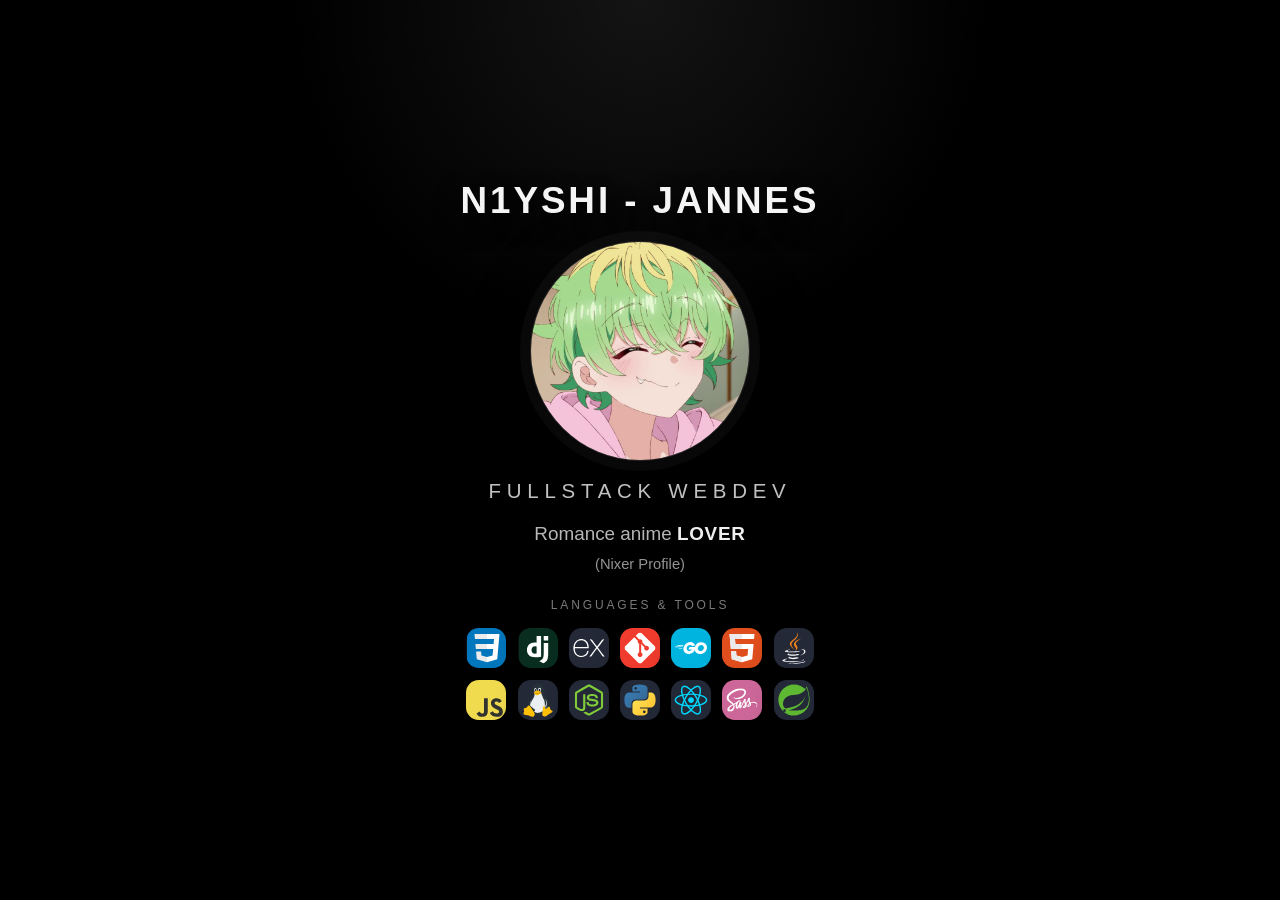
==== index.html @ 42c4d510 "Add files via upload" ====
<!DOCTYPE html>
<html lang="de">
<head>
  <meta charset="UTF-8">
  <meta name="viewport" content="width=device-width, initial-scale=1.0">
  <title>Profil</title>
  <link rel="stylesheet" href="./styles.css">
</head>
<body>
  <main class="page">
    <h1 class="page-title">N1yshi - Jannes</h1>
    <img class="welcome-image" src="./assets/pfp.jpg" alt="Profilbild">
    <section class="about" aria-label="Profilinformationen">
      <p class="role">Fullstack Webdev</p>
      <div class="about-copy">
        <p class="about-line">Romance anime <strong>LOVER</strong></p>
        <a class="nixer-link" href="https://nixer.n1yshi.dev/profile/view/Jannes">(Nixer Profile)</a>
      </div>
      <div class="tools" aria-label="Languages and tools">
        <p class="tools-title">Languages &amp; Tools</p>
        <div class="tool-grid">
          <a class="tool-link" href="https://developer.mozilla.org/en-US/docs/Web/CSS" target="_blank" rel="noreferrer">
            <img class="tool-icon" src="./assets/tool-icons/css3.png" alt="CSS3">
          </a>
          <a class="tool-link" href="https://www.djangoproject.com/" target="_blank" rel="noreferrer">
            <img class="tool-icon" src="./assets/tool-icons/django.png" alt="Django">
          </a>
          <a class="tool-link" href="https://expressjs.com/" target="_blank" rel="noreferrer">
            <img class="tool-icon" src="./assets/tool-icons/express.png" alt="Express">
          </a>
          <a class="tool-link" href="https://git-scm.com/" target="_blank" rel="noreferrer">
            <img class="tool-icon" src="./assets/tool-icons/git.png" alt="Git">
          </a>
          <a class="tool-link" href="https://go.dev/" target="_blank" rel="noreferrer">
            <img class="tool-icon" src="./assets/tool-icons/go.png" alt="Go">
          </a>
          <a class="tool-link" href="https://developer.mozilla.org/en-US/docs/Web/HTML" target="_blank" rel="noreferrer">
            <img class="tool-icon" src="./assets/tool-icons/html5.png" alt="HTML5">
          </a>
          <a class="tool-link" href="https://www.java.com/" target="_blank" rel="noreferrer">
            <img class="tool-icon" src="./assets/tool-icons/java.png" alt="Java">
          </a>
          <a class="tool-link" href="https://developer.mozilla.org/en-US/docs/Web/JavaScript" target="_blank" rel="noreferrer">
            <img class="tool-icon" src="./assets/tool-icons/javascript.png" alt="JavaScript">
          </a>
          <a class="tool-link" href="https://www.kernel.org/" target="_blank" rel="noreferrer">
            <img class="tool-icon" src="./assets/tool-icons/linux.png" alt="Linux">
          </a>
          <a class="tool-link" href="https://nodejs.org/" target="_blank" rel="noreferrer">
            <img class="tool-icon" src="./assets/tool-icons/nodejs.png" alt="Node.js">
          </a>
          <a class="tool-link" href="https://www.python.org/" target="_blank" rel="noreferrer">
            <img class="tool-icon" src="./assets/tool-icons/python.png" alt="Python">
          </a>
          <a class="tool-link" href="https://react.dev/" target="_blank" rel="noreferrer">
            <img class="tool-icon" src="./assets/tool-icons/react.png" alt="React">
          </a>
          <a class="tool-link" href="https://sass-lang.com/" target="_blank" rel="noreferrer">
            <img class="tool-icon" src="./assets/tool-icons/sass.png" alt="Sass">
          </a>
          <a class="tool-link" href="https://spring.io/" target="_blank" rel="noreferrer">
            <img class="tool-icon" src="./assets/tool-icons/spring.png" alt="Spring">
          </a>
        </div>
      </div>
    </section>
  </main>
  <script src="./script.js"></script>
</body>
</html>
---- styles.css ----
:root {
  color-scheme: dark;
}

* {
  box-sizing: border-box;
}

body {
  margin: 0;
  min-height: 100vh;
  background:
    radial-gradient(circle at top, rgba(255, 255, 255, 0.08), transparent 32%),
    #000;
  font-family: Arial, sans-serif;
}

.page {
  min-height: 100vh;
  display: grid;
  place-items: center;
  align-content: center;
  gap: 1.15rem;
  padding: 2rem;
}

.page-title {
  margin: 0;
  color: rgba(255, 255, 255, 0.96);
  font-size: clamp(1.4rem, 3vw, 2.3rem);
  font-weight: 600;
  letter-spacing: 0.08em;
  text-transform: uppercase;
  text-align: center;
  text-shadow: 0 10px 30px rgba(0, 0, 0, 0.45);
}

.welcome-image {
  width: min(38vw, 220px);
  aspect-ratio: 1;
  object-fit: cover;
  border-radius: 50%;
  border: 1px solid rgba(255, 255, 255, 0.14);
  box-shadow:
    0 0 0 10px rgba(255, 255, 255, 0.03),
    0 24px 60px rgba(0, 0, 0, 0.6);
  opacity: 0;
  transform: translateY(10px);
  transition: opacity 300ms ease, transform 300ms ease;
}

.welcome-image.is-visible {
  opacity: 1;
  transform: translateY(0);
}

.about {
  width: min(100%, 760px);
  display: grid;
  justify-items: center;
  gap: 0.9rem;
  text-align: center;
}

.role {
  margin: 0;
  color: rgba(255, 255, 255, 0.84);
  font-size: clamp(1.08rem, 2vw, 1.28rem);
  letter-spacing: 0.28em;
  text-transform: uppercase;
  opacity: 0.9;
}

.about-copy {
  display: grid;
  gap: 0.45rem;
  max-width: 32rem;
}

.about-line {
  margin: 0;
  color: rgba(255, 255, 255, 0.72);
  font-size: clamp(1.08rem, 1.9vw, 1.18rem);
  line-height: 1.65;
}

.about-line strong {
  color: rgba(255, 255, 255, 0.94);
  font-weight: 700;
  letter-spacing: 0.04em;
}

.nixer-link {
  color: rgba(255, 255, 255, 0.58);
  font-size: 0.92rem;
  text-decoration: none;
  transition: color 180ms ease, transform 180ms ease;
}

.nixer-link:hover,
.nixer-link:focus-visible {
  color: rgba(255, 255, 255, 0.88);
  transform: translateY(-1px);
}

.tools {
  margin-top: 0.75rem;
  display: grid;
  justify-items: center;
  gap: 1rem;
  width: min(100%, 900px);
}

.tools-title {
  margin: 0;
  color: rgba(255, 255, 255, 0.48);
  font-size: 0.75rem;
  letter-spacing: 0.24em;
  text-transform: uppercase;
}

.tool-grid {
  display: grid;
  grid-template-columns: repeat(7, 2.5rem);
  gap: 0.7rem;
}

.tool-link {
  position: relative;
  display: block;
  width: 2.5rem;
  height: 2.5rem;
  text-decoration: none;
}

.tool-link:focus-visible {
  outline: 2px solid rgba(255, 255, 255, 0.32);
  outline-offset: 0.2rem;
  border-radius: 1rem;
}

.tool-icon {
  width: 2.5rem;
  height: 2.5rem;
  display: block;
  border-radius: 0.8rem;
  box-shadow: 0 10px 26px rgba(0, 0, 0, 0.28);
  transition: transform 180ms ease, box-shadow 180ms ease, opacity 180ms ease;
}

.tool-link:hover .tool-icon,
.tool-link:focus-visible .tool-icon {
  transform: translateY(-2px);
  box-shadow: 0 14px 30px rgba(0, 0, 0, 0.34);
}

@media (max-width: 640px) {
  .page {
    padding: 2.5rem 1.2rem;
  }

  .tool-grid {
    grid-template-columns: repeat(4, 2.2rem);
    gap: 0.55rem;
  }

  .tool-link {
    width: 2.2rem;
    height: 2.2rem;
  }

  .tool-icon {
    width: 2.2rem;
    height: 2.2rem;
  }
}
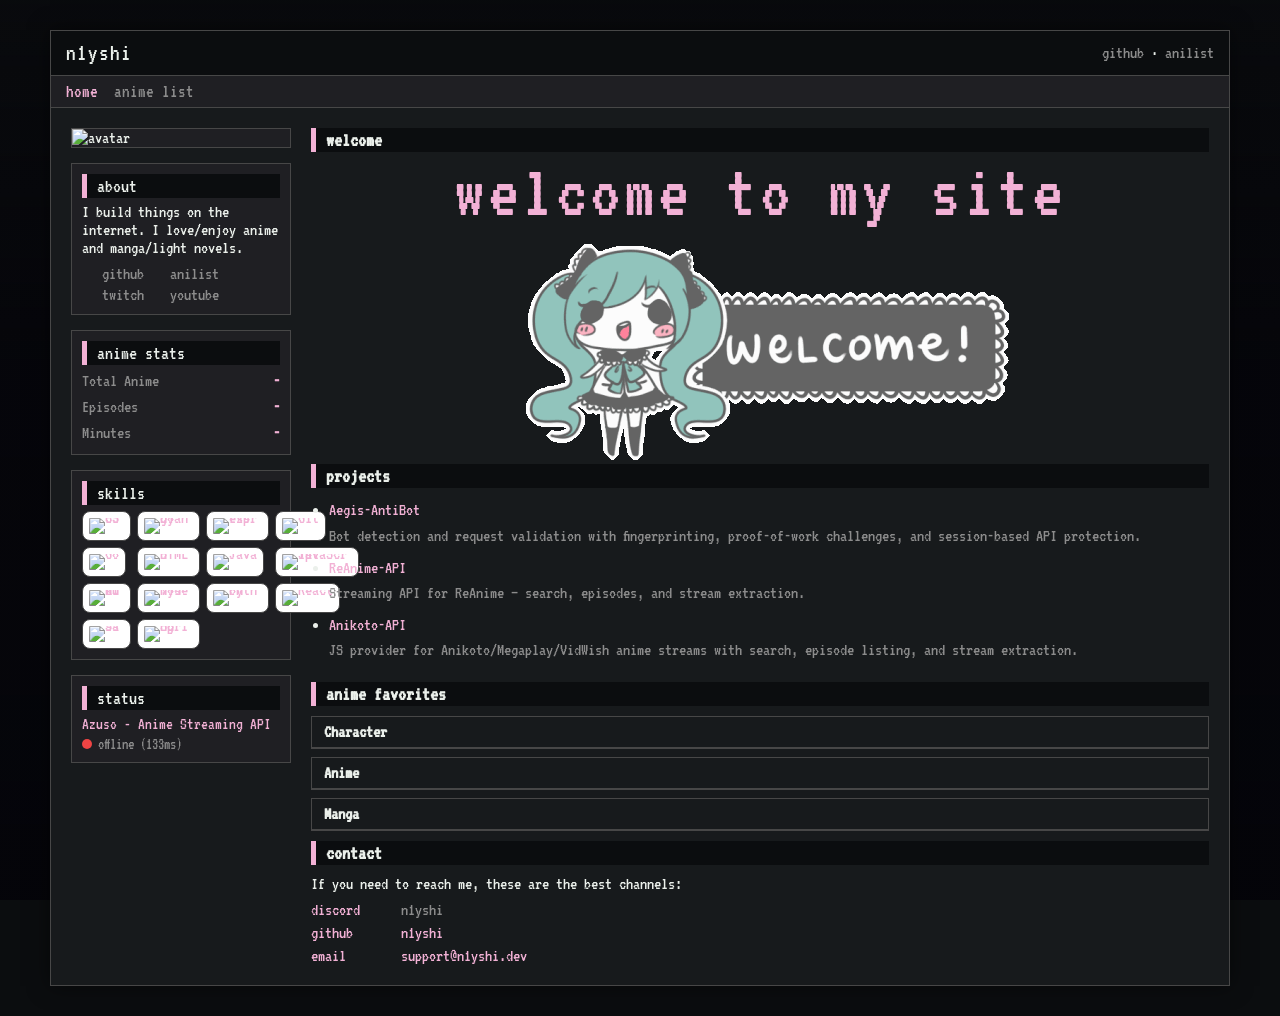
==== commit 8a08b5d2: "change green to sakura pink (#F2B2D6) across main site and status page" ====
--- a/index.html
+++ b/index.html
@@ -1,70 +1,160 @@
 <!DOCTYPE html>
-<html lang="de">
+<html lang="en">
+
 <head>
   <meta charset="UTF-8">
   <meta name="viewport" content="width=device-width, initial-scale=1.0">
-  <title>Profil</title>
-  <link rel="stylesheet" href="./styles.css">
+  <title>n1yshi</title>
+  <link rel="preconnect" href="https://fonts.googleapis.com">
+  <link href="https://fonts.googleapis.com/css2?family=VT323&display=swap" rel="stylesheet">
+  <link rel="stylesheet" href="style.css">
 </head>
+
 <body>
-  <main class="page">
-    <h1 class="page-title">N1yshi - Jannes</h1>
-    <img class="welcome-image" src="./assets/pfp.jpg" alt="Profilbild">
-    <section class="about" aria-label="Profilinformationen">
-      <p class="role">Fullstack Webdev</p>
-      <div class="about-copy">
-        <p class="about-line">Romance anime <strong>LOVER</strong></p>
-        <a class="nixer-link" href="https://nixer.n1yshi.dev/profile/view/Jannes">(Nixer Profile)</a>
+
+  <div class="bg-banner" id="bg-banner"></div>
+  <div class="bg-overlay"></div>
+
+  <div class="container">
+    <div class="topbar">
+      <span class="site-name">n1yshi</span>
+      <span class="links">
+        <a href="https://github.com/n1yshi">github</a> ·
+        <a href="https://anilist.co/user/n1yshi/">anilist</a>
+      </span>
+    </div>
+
+    <nav class="main-nav">
+      <a href="index.html" aria-current="page">home</a>
+      <a href="anime-list.html">anime list</a>
+    </nav>
+
+    <div class="main">
+      <aside class="sidebar">
+        <img class="profile-pic" id="profile-pic" src="" alt="avatar">
+
+        <div class="box">
+          <div class="side-title">about</div>
+          <p>I build things on the internet. I love/enjoy anime and manga/light novels.</p>
+          <div class="sidebar-links">
+            <a href="https://github.com/n1yshi"><img src="https://github.githubassets.com/favicons/favicon-dark.svg"
+                alt=""> github</a>
+            <a href="https://anilist.co/user/n1yshi/"><img src="https://anilist.co/img/icons/favicon-32x32.png" alt="">
+              anilist</a>
+            <a href="https://twitch.tv/n1ysly"><img src="https://www.twitch.tv/favicon.ico" alt=""> twitch</a>
+            <a href="https://www.youtube.com/@n1yshi"><img src="https://www.youtube.com/favicon.ico" alt=""> youtube</a>
+          </div>
+        </div>
+
+        <div class="box" id="stats-box">
+          <div class="side-title">anime stats</div>
+          <div class="stat-rows">
+            <div class="stat-line"><span>Total Anime</span><b id="stat-count">-</b></div>
+            <div class="stat-line"><span>Episodes</span><b id="stat-episodes">-</b></div>
+            <div class="stat-line"><span>Minutes</span><b id="stat-minutes">-</b></div>
+          </div>
+        </div>
+
+        <div class="box">
+          <div class="side-title">skills</div>
+          <div class="tool-grid">
+            <a class="tool-link" href="https://developer.mozilla.org/en-US/docs/Web/CSS" target="_blank"><img
+                class="tool-icon" src="https://cdn.jsdelivr.net/gh/devicons/devicon@latest/icons/css3/css3-original.svg" alt="CSS3"></a>
+            <a class="tool-link" href="https://www.djangoproject.com/" target="_blank"><img class="tool-icon"
+                src="https://cdn.jsdelivr.net/gh/devicons/devicon@latest/icons/django/django-plain.svg" alt="Django"></a>
+            <a class="tool-link" href="https://expressjs.com/" target="_blank"><img class="tool-icon"
+                src="https://cdn.jsdelivr.net/gh/devicons/devicon@latest/icons/express/express-original.svg" alt="Express"></a>
+            <a class="tool-link" href="https://git-scm.com/" target="_blank"><img class="tool-icon"
+                src="https://cdn.jsdelivr.net/gh/devicons/devicon@latest/icons/git/git-original.svg" alt="Git"></a>
+            <a class="tool-link" href="https://go.dev/" target="_blank"><img class="tool-icon"
+                src="https://cdn.jsdelivr.net/gh/devicons/devicon@latest/icons/go/go-original-wordmark.svg" alt="Go"></a>
+            <a class="tool-link" href="https://developer.mozilla.org/en-US/docs/Web/HTML" target="_blank"><img
+                class="tool-icon" src="https://cdn.jsdelivr.net/gh/devicons/devicon@latest/icons/html5/html5-original.svg" alt="HTML5"></a>
+            <a class="tool-link" href="https://www.java.com/" target="_blank"><img class="tool-icon"
+                src="https://cdn.jsdelivr.net/gh/devicons/devicon@latest/icons/java/java-original.svg" alt="Java"></a>
+            <a class="tool-link" href="https://developer.mozilla.org/en-US/docs/Web/JavaScript" target="_blank"><img
+                class="tool-icon" src="https://cdn.jsdelivr.net/gh/devicons/devicon@latest/icons/javascript/javascript-original.svg" alt="JavaScript"></a>
+            <a class="tool-link" href="https://www.kernel.org/" target="_blank"><img class="tool-icon"
+                src="https://cdn.jsdelivr.net/gh/devicons/devicon@latest/icons/linux/linux-original.svg" alt="Linux"></a>
+            <a class="tool-link" href="https://nodejs.org/" target="_blank"><img class="tool-icon"
+                src="https://cdn.jsdelivr.net/gh/devicons/devicon@latest/icons/nodejs/nodejs-original.svg" alt="Node.js"></a>
+            <a class="tool-link" href="https://www.python.org/" target="_blank"><img class="tool-icon"
+                src="https://cdn.jsdelivr.net/gh/devicons/devicon@latest/icons/python/python-original.svg" alt="Python"></a>
+            <a class="tool-link" href="https://react.dev/" target="_blank"><img class="tool-icon"
+                src="https://cdn.jsdelivr.net/gh/devicons/devicon@latest/icons/react/react-original.svg" alt="React"></a>
+            <a class="tool-link" href="https://sass-lang.com/" target="_blank"><img class="tool-icon"
+                src="https://cdn.jsdelivr.net/gh/devicons/devicon@latest/icons/sass/sass-original.svg" alt="Sass"></a>
+            <a class="tool-link" href="https://spring.io/" target="_blank"><img class="tool-icon"
+                src="https://cdn.jsdelivr.net/gh/devicons/devicon@latest/icons/spring/spring-original.svg" alt="Spring"></a>
+          </div>
+        </div>
+
+        <div class="box" id="status-box">
+          <div class="side-title">status</div>
+          <div id="status-indicator">
+            <div class="status-name"><a href="https://azuso.n1yshi.dev">Azuso - Anime Streaming API</a></div>
+            <div class="status-row">
+              <span class="status-dot" id="status-dot"></span>
+              <span id="status-text">checking...</span>
+            </div>
+          </div>
+        </div>
+      </aside>
+
+      <div class="content">
+        <h2 class="content-title">welcome</h2>
+        <div class="welcome-box">
+          <div class="welcome-text">welcome to my site</div>
+          <img src="assets/img/welcome-blinks.gif" alt="welcome blinks" class="welcome-blinks">
+        </div>
+
+        <h2 class="content-title">projects</h2>
+        <ul class="project-list">
+          <li><a href="https://github.com/n1yshi/Aegis-AntiBot">Aegis-AntiBot</a><span>Bot detection and request
+              validation with fingerprinting, proof-of-work challenges, and session-based API protection.</span></li>
+          <li><a href="https://github.com/n1yshi/ReAnime-API">ReAnime-API</a><span>Streaming API for ReAnime — search,
+              episodes, and stream extraction.</span></li>
+          <li><a href="https://github.com/n1yshi/Anikoto-API">Anikoto-API</a><span>JS provider for
+              Anikoto/Megaplay/VidWish anime streams with search, episode listing, and stream extraction.</span></li>
+        </ul>
+
+        <h2 class="content-title">anime favorites</h2>
+        <div class="fav-display">
+          <div class="fav-category">
+            <div class="fav-header">Character</div>
+            <div class="fav-items" id="fav-characters"></div>
+          </div>
+          <div class="fav-category">
+            <div class="fav-header">Anime</div>
+            <div class="fav-items" id="fav-animes"></div>
+          </div>
+          <div class="fav-category">
+            <div class="fav-header">Manga</div>
+            <div class="fav-items" id="fav-mangas"></div>
+          </div>
+        </div>
+
+        <h2 class="content-title">contact</h2>
+        <p>If you need to reach me, these are the best channels:</p>
+        <dl class="status-list">
+          <div>
+            <dt>discord</dt>
+            <dd>n1yshi</dd>
+          </div>
+          <div>
+            <dt>github</dt>
+            <dd><a href="https://github.com/n1yshi">n1yshi</a></dd>
+          </div>
+          <div>
+            <dt>email</dt>
+            <dd><a href="mailto:support@n1yshi.dev">support@n1yshi.dev</a></dd>
+          </div>
+        </dl>
       </div>
-      <div class="tools" aria-label="Languages and tools">
-        <p class="tools-title">Languages &amp; Tools</p>
-        <div class="tool-grid">
-          <a class="tool-link" href="https://developer.mozilla.org/en-US/docs/Web/CSS" target="_blank" rel="noreferrer">
-            <img class="tool-icon" src="./assets/tool-icons/css3.png" alt="CSS3">
-          </a>
-          <a class="tool-link" href="https://www.djangoproject.com/" target="_blank" rel="noreferrer">
-            <img class="tool-icon" src="./assets/tool-icons/django.png" alt="Django">
-          </a>
-          <a class="tool-link" href="https://expressjs.com/" target="_blank" rel="noreferrer">
-            <img class="tool-icon" src="./assets/tool-icons/express.png" alt="Express">
-          </a>
-          <a class="tool-link" href="https://git-scm.com/" target="_blank" rel="noreferrer">
-            <img class="tool-icon" src="./assets/tool-icons/git.png" alt="Git">
-          </a>
-          <a class="tool-link" href="https://go.dev/" target="_blank" rel="noreferrer">
-            <img class="tool-icon" src="./assets/tool-icons/go.png" alt="Go">
-          </a>
-          <a class="tool-link" href="https://developer.mozilla.org/en-US/docs/Web/HTML" target="_blank" rel="noreferrer">
-            <img class="tool-icon" src="./assets/tool-icons/html5.png" alt="HTML5">
-          </a>
-          <a class="tool-link" href="https://www.java.com/" target="_blank" rel="noreferrer">
-            <img class="tool-icon" src="./assets/tool-icons/java.png" alt="Java">
-          </a>
-          <a class="tool-link" href="https://developer.mozilla.org/en-US/docs/Web/JavaScript" target="_blank" rel="noreferrer">
-            <img class="tool-icon" src="./assets/tool-icons/javascript.png" alt="JavaScript">
-          </a>
-          <a class="tool-link" href="https://www.kernel.org/" target="_blank" rel="noreferrer">
-            <img class="tool-icon" src="./assets/tool-icons/linux.png" alt="Linux">
-          </a>
-          <a class="tool-link" href="https://nodejs.org/" target="_blank" rel="noreferrer">
-            <img class="tool-icon" src="./assets/tool-icons/nodejs.png" alt="Node.js">
-          </a>
-          <a class="tool-link" href="https://www.python.org/" target="_blank" rel="noreferrer">
-            <img class="tool-icon" src="./assets/tool-icons/python.png" alt="Python">
-          </a>
-          <a class="tool-link" href="https://react.dev/" target="_blank" rel="noreferrer">
-            <img class="tool-icon" src="./assets/tool-icons/react.png" alt="React">
-          </a>
-          <a class="tool-link" href="https://sass-lang.com/" target="_blank" rel="noreferrer">
-            <img class="tool-icon" src="./assets/tool-icons/sass.png" alt="Sass">
-          </a>
-          <a class="tool-link" href="https://spring.io/" target="_blank" rel="noreferrer">
-            <img class="tool-icon" src="./assets/tool-icons/spring.png" alt="Spring">
-          </a>
-        </div>
-      </div>
-    </section>
-  </main>
-  <script src="./script.js"></script>
+    </div>
+  </div>
+
+  <script src="script.js"></script>
 </body>
-</html>
+
+</html>
--- a/style.css
+++ b/style.css
@@ -0,0 +1,825 @@
+:root {
+  --bg: hsl(210 15% 5%);
+  --bg-elevated: hsl(210 10% 10%);
+  --bg-surface: hsl(240 6% 13%);
+  --primary: hsl(326 71% 82%);
+  --primary-light: hsl(326 50% 90%);
+  --primary-glow: hsl(326 60% 85%);
+  --text: hsl(120 14% 93%);
+  --text-muted: hsl(0 0% 55%);
+  --accent: hsl(10 50% 25%);
+  --accent-bright: hsl(5 60% 40%);
+  --border: hsl(0 0% 28%);
+}
+
+* { box-sizing: border-box; }
+
+body {
+  margin: 0;
+  padding: 30px;
+  background: var(--bg);
+  font-family: "VT323", monospace;
+  font-size: 18px;
+  color: var(--text);
+  overflow-wrap: break-word;
+}
+
+b { color: var(--primary); }
+i { color: var(--text-muted); }
+
+a {
+  color: var(--primary);
+  text-decoration: none;
+  transition: color 0.15s;
+}
+
+a:hover { text-decoration: underline; }
+
+a:focus-visible,
+button:focus-visible {
+  outline: 2px dotted var(--primary);
+  outline-offset: 3px;
+}
+
+::-webkit-scrollbar { width: 10px; }
+::-webkit-scrollbar-track { background: var(--bg); }
+::-webkit-scrollbar-thumb {
+  background: var(--bg-surface);
+  border: 2px solid var(--bg);
+}
+::-webkit-scrollbar-thumb:hover { background: var(--primary); }
+
+.bg-banner {
+  position: fixed;
+  inset: 0;
+  background-size: cover;
+  background-position: center top;
+  background-repeat: no-repeat;
+  z-index: 0;
+}
+
+.bg-overlay {
+  position: fixed;
+  inset: 0;
+  background: linear-gradient(180deg, rgba(5,5,10,0.3) 0%, rgba(5,5,10,0.85) 40%, rgba(5,5,10,0.95) 100%);
+  z-index: 1;
+}
+
+.container {
+  position: relative;
+  z-index: 2;
+  width: min(1180px, 100%);
+  margin: auto;
+  background: var(--bg-elevated);
+  border: 1px solid var(--border);
+  box-shadow: 0 0 20px rgba(0,0,0,0.5);
+}
+
+@media (prefers-reduced-motion: no-preference) {
+  .container {
+    animation: fadeIn 0.2s ease;
+  }
+  @keyframes fadeIn {
+    from { opacity: 0; transform: translateY(4px); }
+    to   { opacity: 1; transform: translateY(0); }
+  }
+}
+
+.topbar {
+  background: var(--bg);
+  padding: 10px 15px;
+  display: flex;
+  justify-content: space-between;
+  align-items: center;
+  gap: 12px;
+  border-bottom: 1px solid var(--border);
+}
+
+.site-name { font-size: 24px; letter-spacing: 1px; }
+
+.links a { color: var(--text-muted); text-decoration: none; }
+.links a:hover { text-decoration: underline; }
+
+.main-nav {
+  background: var(--bg-surface);
+  border-bottom: 1px solid var(--border);
+  padding: 6px 15px;
+  display: flex;
+  flex-wrap: wrap;
+  gap: 16px;
+  font-size: 19px;
+}
+
+.main-nav a { color: var(--text-muted); text-decoration: none; }
+.main-nav a:hover { text-decoration: underline; }
+.main-nav [aria-current="page"] { color: var(--primary); }
+
+.main {
+  display: flex;
+  gap: 20px;
+  padding: 20px;
+}
+
+.sidebar {
+  flex: 0 0 220px;
+  min-width: 0;
+}
+
+.sidebar > * { margin-bottom: 15px; }
+
+.sidebar-links {
+  display: flex;
+  flex-wrap: wrap;
+  gap: 3px 6px;
+  margin-top: 8px;
+}
+
+.sidebar-links a {
+  display: inline-flex;
+  align-items: center;
+  gap: 4px;
+  color: var(--text-muted);
+}
+.sidebar-links a:hover { color: var(--primary); }
+.sidebar-links img { width: 16px; height: 16px; flex-shrink: 0; }
+
+.profile-pic {
+  display: block;
+  width: 100%;
+  background: var(--bg-surface);
+  border: 1px solid var(--border);
+  margin-bottom: 15px;
+}
+
+.box {
+  background: var(--bg-surface);
+  border: 1px solid var(--border);
+  padding: 10px;
+  margin-bottom: 15px;
+}
+
+.box p:last-child { margin-bottom: 0; }
+
+.side-title {
+  background: var(--bg);
+  padding: 2px 0 2px 10px;
+  margin-bottom: 5px;
+  font-size: 20px;
+  border-left: 5px solid var(--primary);
+}
+
+#status-indicator {
+  display: grid;
+  gap: 4px;
+}
+
+.status-name {
+  color: var(--text);
+  font-size: 17px;
+}
+
+.status-row {
+  display: flex;
+  align-items: center;
+  gap: 6px;
+  font-size: 16px;
+  color: var(--text-muted);
+}
+
+.status-dot {
+  width: 10px;
+  height: 10px;
+  border-radius: 50%;
+  flex-shrink: 0;
+  background: var(--text-muted);
+}
+
+.status-dot.online { background: var(--primary); }
+.status-dot.offline { background: #ef4444; }
+
+.content {
+  flex: 1;
+  min-width: 0;
+}
+
+.single-column { display: block; }
+
+.content-title {
+  background: var(--bg);
+  padding: 2px 0 2px 10px;
+  margin: 0 0 10px;
+  font-size: 20px;
+  border-left: 5px solid var(--primary);
+}
+
+p { margin: 0 0 8px; }
+p:last-child { margin-bottom: 0; }
+
+.welcome-box { text-align: center; }
+
+.welcome-text {
+  font-size: clamp(36px, 6vw, 96px);
+  color: var(--primary);
+  letter-spacing: 3px;
+  margin-bottom: 6px;
+  line-height: 0.8;
+}
+
+.plain-list,
+.project-list {
+  margin: 0;
+  padding-left: 18px;
+}
+
+.plain-list li,
+.project-list li { margin-bottom: 7px; }
+.plain-list li:last-child,
+.project-list li:last-child { margin-bottom: 0; }
+
+.project-list {
+  margin-bottom: 18px;
+}
+.project-list li {
+  line-height: 1.4;
+}
+.project-list li a {
+  display: inline;
+}
+.project-list li span {
+  display: block;
+  margin: 0;
+}
+
+.project-list span { color: var(--text-muted); }
+
+/* === skills grid === */
+.tool-grid {
+  display: grid;
+  grid-template-columns: repeat(4, 1fr);
+  gap: 6px;
+  margin-top: 6px;
+}
+
+.tool-link {
+  display: block;
+  line-height: 0;
+}
+
+.tool-link:hover { opacity: 0.8; }
+
+.tool-icon {
+  width: 100%;
+  aspect-ratio: 1;
+  object-fit: contain;
+  border-radius: 8px;
+  background: #fff;
+  border: 1px solid var(--border);
+  padding: 6px;
+}
+
+/* === contact list === */
+.status-list {
+  display: grid;
+  gap: 5px;
+  margin: 0;
+}
+
+.status-list div {
+  display: grid;
+  grid-template-columns: 82px 1fr;
+  gap: 8px;
+}
+
+.status-list dt { color: var(--primary); }
+.status-list dd { margin: 0; color: var(--text-muted); }
+
+/* stats sidebar */
+.stat-rows { display: flex; flex-direction: column; gap: 4px; }
+
+.stat-line {
+  display: flex;
+  justify-content: space-between;
+  gap: 10px;
+  padding: 2px 0;
+}
+
+.stat-line span { color: var(--text-muted); }
+
+/* favorites content area */
+.fav-display { display: flex; flex-direction: column; gap: 8px; margin-bottom: 10px; }
+
+.fav-category { border: 1px solid var(--border); }
+
+.fav-header {
+  background: var(--bg-elevated);
+  padding: 6px 12px;
+  font-weight: bold;
+  border-bottom: 1px solid var(--border);
+}
+
+.fav-more {
+  padding: 6px 12px;
+  cursor: pointer;
+  color: var(--primary);
+  font-size: 14px;
+  user-select: none;
+}
+
+.fav-more:hover { text-decoration: underline; }
+
+.fav-items { display: flex; flex-direction: column; }
+
+.fav-card {
+  display: flex;
+  align-items: center;
+  gap: 10px;
+  padding: 8px 12px;
+  border-bottom: 1px solid var(--border);
+  color: inherit;
+  text-decoration: none;
+}
+
+.fav-card:last-child { border-bottom: none; }
+
+.fav-card:hover { color: var(--primary); }
+
+.fav-char-img {
+  width: 36px;
+  height: 36px;
+  border-radius: 4px;
+  object-fit: cover;
+}
+
+.fav-extra { border-top: 1px dashed var(--border); }
+
+/* favorites sidebar */
+.fav-entries { display: flex; flex-direction: column; gap: 6px; }
+
+.fav-row {
+  display: flex;
+  align-items: center;
+  gap: 8px;
+}
+
+.fav-row .fav-label { color: var(--text-muted); }
+
+#fav-character-img {
+  width: 40px;
+  height: 40px;
+  border-radius: 4px;
+  object-fit: cover;
+}
+
+/* === anime list page === */
+.anime-summary {
+  display: grid;
+  grid-template-columns: repeat(auto-fit, minmax(130px, 1fr));
+  gap: 10px;
+  margin: 8px 0 18px;
+}
+
+.stat-card {
+  background: var(--bg-elevated);
+  border: 1px solid var(--border);
+  padding: 8px 10px;
+}
+
+.stat-card b {
+  display: block;
+  font-size: 26px;
+  line-height: 1;
+}
+
+.stat-card span { color: var(--text-muted); }
+
+.status-grid {
+  display: grid;
+  grid-template-columns: repeat(auto-fit, minmax(150px, 1fr));
+  gap: 6px 12px;
+  margin: 0 0 14px;
+  padding: 0;
+  list-style: none;
+}
+
+.status-grid li {
+  display: flex;
+  justify-content: space-between;
+  gap: 10px;
+  background: var(--bg-elevated);
+  border: 1px solid var(--border);
+  padding: 4px 8px;
+  cursor: pointer;
+  transition: background 0.15s, border-color 0.15s;
+}
+
+.status-grid li:hover { border-color: var(--primary); }
+
+.status-grid li.active {
+  background: color-mix(in srgb, var(--primary) 20%, transparent);
+  border-color: var(--primary);
+}
+
+.table-wrap {
+  overflow-x: auto;
+  border: 1px solid var(--border);
+  background: var(--bg-elevated);
+  margin-top: 8px;
+}
+
+.anime-table {
+  width: 100%;
+  border-collapse: collapse;
+  min-width: 920px;
+}
+
+.anime-table th,
+.anime-table td {
+  border-bottom: 1px solid var(--border);
+  border-right: 1px solid var(--bg-elevated);
+  padding: 5px 7px;
+  vertical-align: top;
+  white-space: nowrap;
+}
+
+.anime-table th {
+  position: sticky;
+  top: 0;
+  z-index: 1;
+  background: var(--bg);
+  color: var(--text);
+  text-align: left;
+  font-weight: normal;
+  font-size: 20px;
+}
+
+.anime-table tr:nth-child(even) td { background: var(--bg-surface); }
+.anime-table tr:hover td { background: var(--primary-glow); }
+
+.title-cell {
+  max-width: 300px;
+  white-space: nowrap;
+  overflow: hidden;
+  text-overflow: ellipsis;
+}
+
+.score-cell {
+  text-align: center;
+  font-weight: bold;
+}
+
+.score-high { color: var(--primary-light); }
+.score-good { color: var(--accent); }
+.score-mid { color: var(--text-muted); }
+.score-low { color: var(--accent-bright); }
+.score-none { color: var(--accent); }
+
+.status-pill {
+  display: inline-block;
+  border: 1px solid var(--border);
+  background: var(--bg-surface);
+  padding: 0 6px;
+}
+
+.status-completed { border-color: var(--text-muted); }
+.status-watching { border-color: var(--accent); }
+.status-plan-to-watch { border-color: var(--text-muted); }
+.status-on-hold { border-color: var(--accent-bright); }
+.status-dropped { border-color: var(--accent); }
+
+.note { color: var(--text-muted); margin-top: 6px; }
+
+#anime-loading {
+  color: var(--text-muted);
+  font-style: italic;
+  margin-top: 10px;
+}
+
+@media (max-width: 768px) {
+  body { padding: 16px; }
+  .main { flex-direction: column; }
+  .sidebar { flex-basis: auto; width: 100%; }
+  .main-nav { gap: 10px; }
+  .topbar { flex-direction: column; align-items: flex-start; gap: 5px; }
+  .links { display: flex; flex-wrap: wrap; gap: 5px; }
+  .anime-table { min-width: 820px; }
+}
+
+@media (max-width: 480px) {
+  body { padding: 8px; font-size: 17px; }
+  .topbar, .main-nav, .main { padding-left: 10px; padding-right: 10px; }
+  .main { gap: 12px; padding-top: 12px; padding-bottom: 12px; }
+  .site-name { font-size: 22px; }
+}
+
+/* === modal popup === */
+.modal-overlay {
+  position: fixed;
+  inset: 0;
+  z-index: 1000;
+  background: rgba(0,0,0,0.85);
+  display: flex;
+  align-items: center;
+  justify-content: center;
+  padding: 20px;
+}
+
+.modal-panel {
+  background: var(--bg-elevated);
+  border: 1px solid var(--border);
+  width: 100%;
+  max-width: 800px;
+  max-height: 90vh;
+  display: flex;
+  flex-direction: column;
+}
+
+.modal-header {
+  display: flex;
+  justify-content: space-between;
+  padding: 10px 14px;
+  border-bottom: 1px solid var(--border);
+}
+
+.modal-back, .modal-close {
+  cursor: pointer;
+  user-select: none;
+}
+
+.modal-close { font-size: 22px; line-height: 1; }
+
+.modal-back:hover, .modal-close:hover { color: var(--primary); }
+
+.modal-body {
+  flex: 1;
+  overflow-y: auto;
+  padding: 14px;
+}
+
+.modal-info {
+  display: flex;
+  gap: 14px;
+  margin-bottom: 16px;
+}
+
+.modal-cover {
+  width: 160px;
+  min-width: 160px;
+  height: 230px;
+  object-fit: cover;
+  border-radius: 4px;
+}
+
+.modal-details { flex: 1; }
+
+.modal-details h3 { margin: 0 0 8px; font-size: 20px; }
+
+.modal-details p {
+  margin: 0;
+  font-size: 14px;
+  line-height: 1.5;
+  color: var(--text-muted);
+}
+
+.modal-episodes h4 { margin: 0 0 10px; font-size: 16px; }
+
+.modal-episode {
+  display: flex;
+  align-items: center;
+  gap: 10px;
+  padding: 8px;
+  border: 1px solid var(--border);
+  margin-bottom: 6px;
+  cursor: pointer;
+  transition: border-color 0.15s;
+}
+
+.modal-episode:hover { border-color: var(--primary); }
+
+.episode-thumb {
+  width: 120px;
+  min-width: 120px;
+  height: 68px;
+  object-fit: cover;
+  border-radius: 2px;
+  background: var(--bg);
+}
+
+.episode-meta { flex: 1; }
+
+.episode-meta .ep-num { font-size: 14px; }
+
+.episode-meta .ep-title {
+  font-size: 15px;
+  color: var(--text);
+  font-weight: bold;
+  line-height: 1.3;
+}
+
+.modal-player {
+  flex: 1;
+  display: flex;
+  flex-direction: column;
+}
+
+.modal-player video {
+  width: 100%;
+  flex: 1;
+  min-height: 400px;
+  background: #000;
+  display: none;
+}
+
+.modal-player-top {
+  padding: 10px 14px;
+  border-bottom: 1px solid var(--border);
+}
+
+.modal-loading { padding: 20px; text-align: center; color: var(--text-muted); }
+
+.ep-count { font-size: 13px; color: var(--text-muted); }
+
+.ep-desc {
+  font-size: 13px;
+  color: var(--text-muted);
+  margin-top: 4px;
+  line-height: 1.4;
+}
+
+.prov-list { display: flex; flex-wrap: wrap; gap: 4px; margin-top: 6px; }
+
+.prov-badge {
+  display: inline-block;
+  padding: 2px 8px;
+  font-size: 12px;
+  border: 1px solid var(--border);
+  cursor: pointer;
+  transition: border-color 0.15s;
+}
+
+.prov-badge:hover { border-color: var(--primary); color: var(--primary); }
+
+.player-stage {
+  flex: 1;
+  display: flex;
+  background: #000;
+  min-height: 400px;
+}
+
+.player-stage video {
+  width: 100%;
+  flex: 1;
+  display: none;
+}
+
+.player-iframe {
+  width: 100%;
+  flex: 1;
+  min-height: 400px;
+}
+
+/* episode detail view */
+#modal-episode-detail {
+  flex: 1;
+  display: flex;
+  flex-direction: column;
+  padding: 14px;
+  gap: 14px;
+  overflow-y: auto;
+}
+
+.ep-detail-cover-wrap { text-align: center; }
+
+.ep-detail-cover {
+  max-width: 280px;
+  width: 100%;
+  border-radius: 4px;
+}
+
+.ep-detail-info {
+  display: flex;
+  flex-direction: column;
+  gap: 8px;
+}
+
+.ep-detail-num { font-size: 14px; color: var(--text-muted); }
+
+.ep-detail-title { font-size: 18px; font-weight: bold; }
+
+.ep-detail-desc {
+  font-size: 14px;
+  color: var(--text-muted);
+  line-height: 1.5;
+}
+
+.ep-detail-streams {
+  display: flex;
+  align-items: center;
+  gap: 8px;
+  margin-top: 4px;
+}
+
+.ep-detail-streams label { color: var(--text-muted); font-size: 14px; }
+
+.ep-stream-select {
+  flex: 1;
+  background: var(--bg);
+  color: var(--text);
+  border: 1px solid var(--border);
+  padding: 4px 8px;
+  font-family: inherit;
+  font-size: 14px;
+}
+
+.ep-stream-select:hover { border-color: var(--primary); }
+
+.player-controls {
+  display: flex;
+  flex-wrap: wrap;
+  align-items: center;
+  gap: 8px;
+  padding: 8px 14px;
+  background: var(--bg);
+  border-bottom: 1px solid var(--border);
+}
+
+.player-prov-label {
+  color: var(--primary);
+  font-size: 14px;
+  margin-right: 4px;
+}
+
+.player-server-select,
+.player-provider-select {
+  background: var(--bg-surface);
+  color: var(--text);
+  border: 1px solid var(--border);
+  padding: 3px 8px;
+  font-family: inherit;
+  font-size: 13px;
+}
+
+.player-server-select:hover,
+.player-provider-select:hover {
+  border-color: var(--primary);
+}
+
+.ep-detail-audio {
+  display: flex;
+  align-items: center;
+  gap: 8px;
+  margin-top: 4px;
+}
+
+.ep-detail-audio label { color: var(--text-muted); font-size: 14px; }
+
+.audio-toggle {
+  background: var(--bg);
+  color: var(--text-muted);
+  border: 1px solid var(--border);
+  padding: 4px 14px;
+  font-family: inherit;
+  font-size: 14px;
+  cursor: pointer;
+  transition: background 0.15s, border-color 0.15s, color 0.15s;
+}
+
+.audio-toggle:hover { border-color: var(--primary); color: var(--primary); }
+
+.audio-toggle.active {
+  background: var(--primary);
+  color: var(--bg);
+  border-color: var(--primary);
+}
+
+.ep-play-btn {
+  align-self: flex-start;
+  background: var(--primary);
+  color: var(--bg);
+  border: none;
+  padding: 10px 24px;
+  font-family: inherit;
+  font-size: 18px;
+  cursor: pointer;
+  margin-top: 4px;
+}
+
+.ep-play-btn:hover { opacity: 0.85; }
+
+@media (max-width: 600px) {
+  .modal-overlay { padding: 10px; }
+  .modal-panel { max-height: 95vh; }
+  .modal-info { flex-direction: column; align-items: center; text-align: center; }
+  .modal-cover { width: 120px; min-width: 120px; }
+  .modal-episode { flex-wrap: wrap; }
+  .episode-thumb { width: 80px; min-width: 80px; height: 46px; }
+  #modal-episode-detail { padding: 10px; }
+  .ep-detail-cover { max-width: 200px; }
+  .ep-detail-streams { flex-wrap: wrap; }
+  .ep-detail-audio { flex-wrap: wrap; }
+  .player-stage { min-height: 250px; }
+  .player-iframe { min-height: 250px; }
+  #player-video { min-height: 250px; }
+  #modal-player video { min-height: 250px; }
+  .player-controls { flex-direction: column; align-items: flex-start; gap: 5px; }
+  .player-server-select, .player-provider-select { width: 100%; }
+}
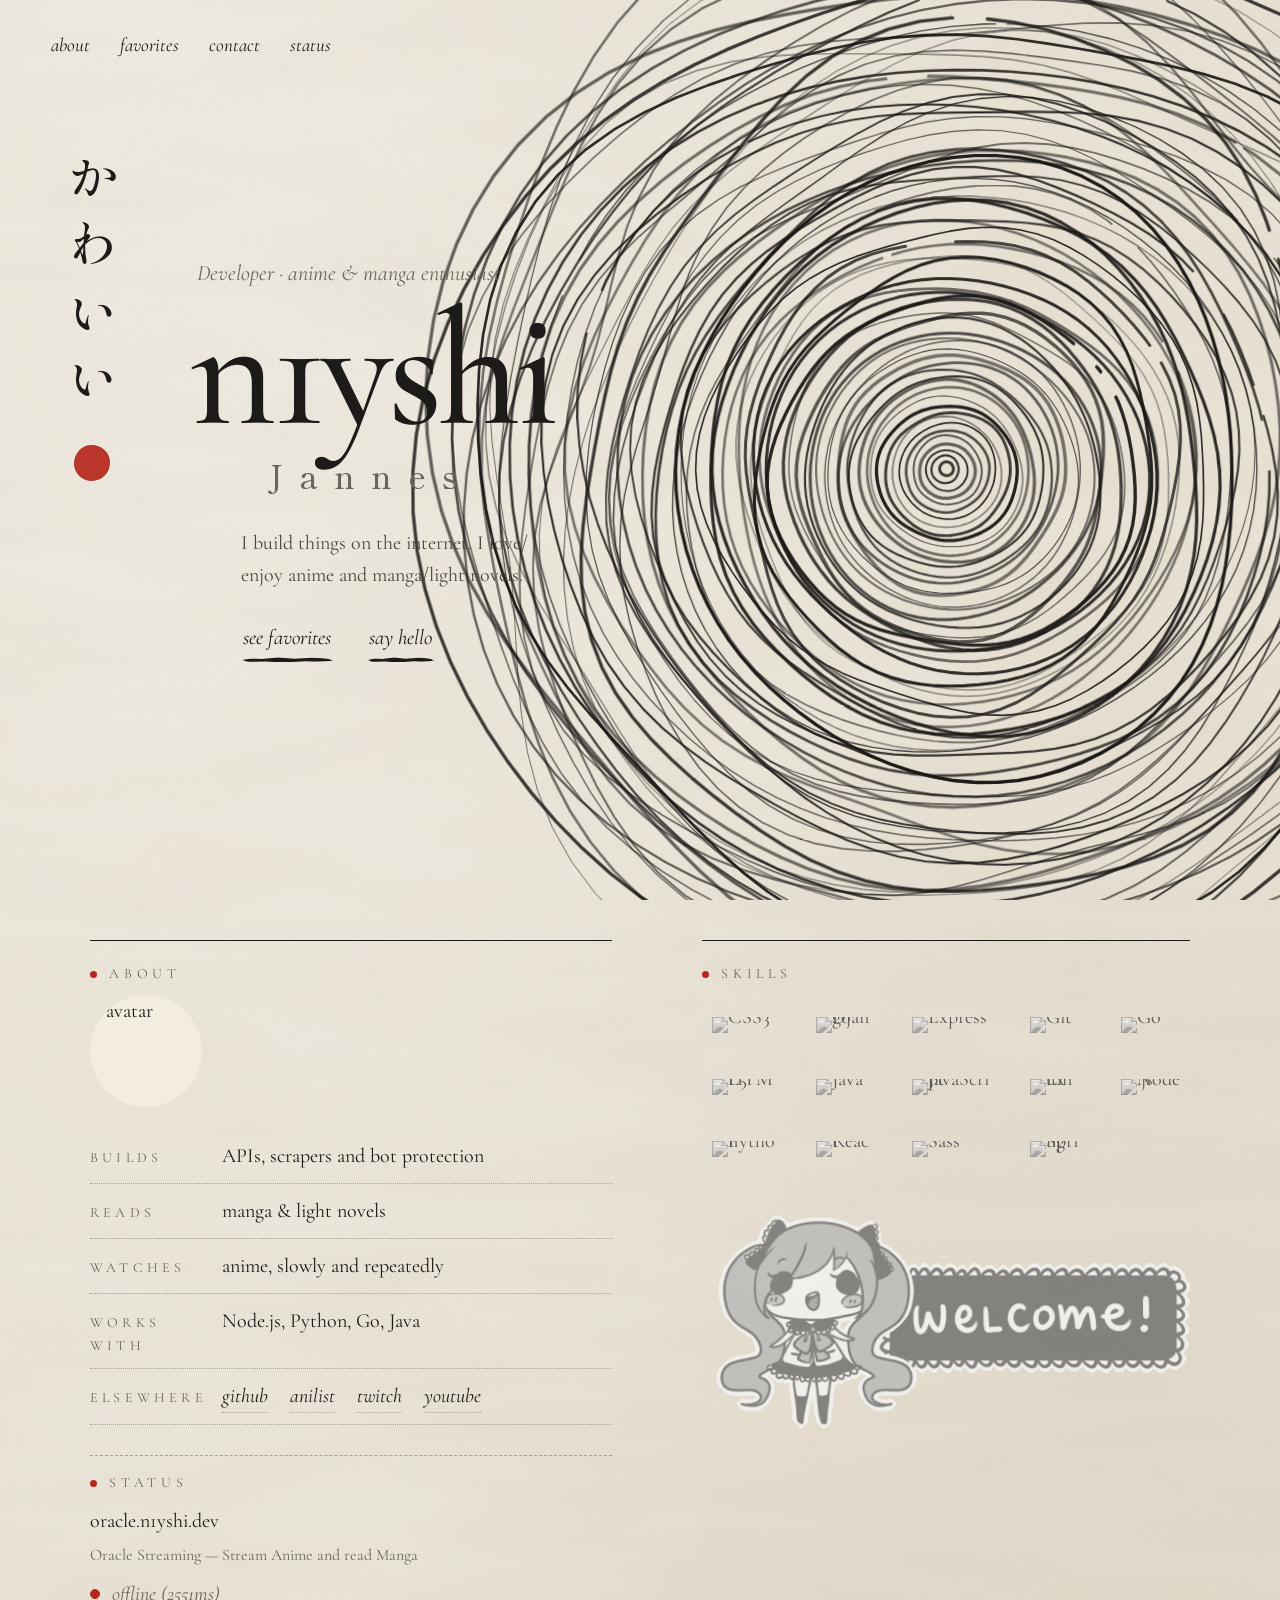
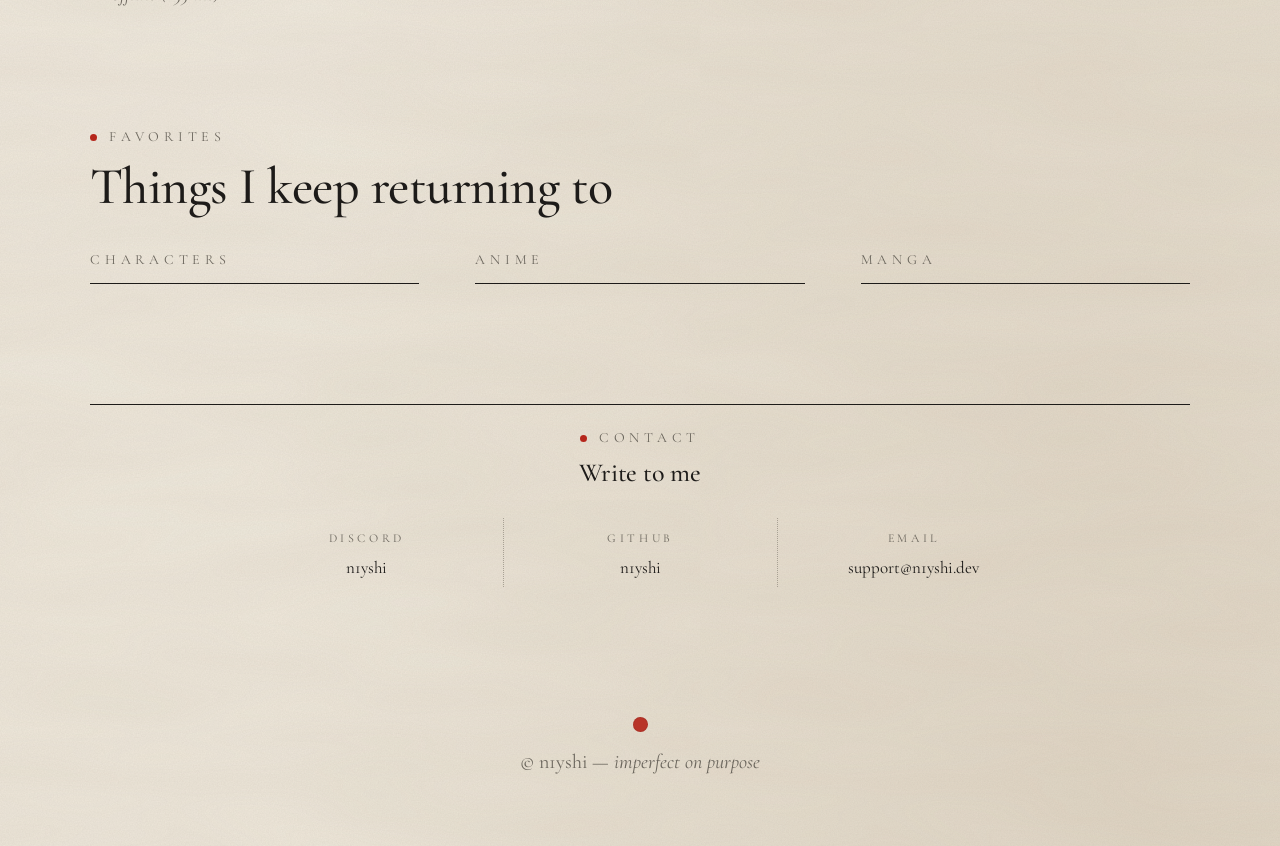
==== commit b39ac5dc: "New Site" ====
--- a/index.html
+++ b/index.html
@@ -6,155 +6,145 @@
   <meta name="viewport" content="width=device-width, initial-scale=1.0">
   <title>n1yshi</title>
   <link rel="preconnect" href="https://fonts.googleapis.com">
-  <link href="https://fonts.googleapis.com/css2?family=VT323&display=swap" rel="stylesheet">
+  <link rel="preconnect" href="https://fonts.gstatic.com" crossorigin>
+  <link href="https://fonts.googleapis.com/css2?family=Cormorant+Garamond:ital,wght@0,400;0,500;0,700;1,400&family=Shippori+Mincho:wght@500;700&display=swap" rel="stylesheet">
   <link rel="stylesheet" href="style.css">
+  <script>document.documentElement.classList.add('js');</script>
 </head>
 
 <body>
 
-  <div class="bg-banner" id="bg-banner"></div>
-  <div class="bg-overlay"></div>
+  <header class="hero">
+    <div class="rings" id="rings" aria-hidden="true"></div>
 
-  <div class="container">
-    <div class="topbar">
-      <span class="site-name">n1yshi</span>
-      <span class="links">
-        <a href="https://github.com/n1yshi">github</a> ·
-        <a href="https://anilist.co/user/n1yshi/">anilist</a>
-      </span>
-    </div>
-
-    <nav class="main-nav">
-      <a href="index.html" aria-current="page">home</a>
-      <a href="anime-list.html">anime list</a>
+    <nav class="nav">
+      <div class="nav-links">
+        <a href="#about">about</a>
+        <a href="#favorites">favorites</a>
+        <a href="#contact">contact</a>
+        <a href="status/">status</a>
+      </div>
     </nav>
 
-    <div class="main">
-      <aside class="sidebar">
-        <img class="profile-pic" id="profile-pic" src="" alt="avatar">
+    <div class="hero-grid">
+      <div class="hero-vertical" aria-hidden="true">
+        <span class="jp">かわいい</span>
+        <span class="hanko"></span>
+      </div>
 
-        <div class="box">
-          <div class="side-title">about</div>
-          <p>I build things on the internet. I love/enjoy anime and manga/light novels.</p>
-          <div class="sidebar-links">
-            <a href="https://github.com/n1yshi"><img src="https://github.githubassets.com/favicons/favicon-dark.svg"
-                alt=""> github</a>
-            <a href="https://anilist.co/user/n1yshi/"><img src="https://anilist.co/img/icons/favicon-32x32.png" alt="">
-              anilist</a>
-            <a href="https://twitch.tv/n1ysly"><img src="https://www.twitch.tv/favicon.ico" alt=""> twitch</a>
-            <a href="https://www.youtube.com/@n1yshi"><img src="https://www.youtube.com/favicon.ico" alt=""> youtube</a>
+      <div class="hero-text">
+        <p class="hero-sub">Developer &middot; anime &amp; manga enthusiast</p>
+        <h1 class="hero-title">n1yshi</h1>
+        <p class="hero-name">Jannes</p>
+        <p class="hero-copy">I build things on the internet. I love/<br>enjoy anime and manga/light novels.</p>
+        <div class="hero-actions">
+          <a class="stroke" href="#favorites">see favorites</a>
+          <a class="stroke" href="#contact">say hello</a>
+        </div>
+      </div>
+
+    </div>
+  </header>
+
+  <main class="wrap">
+
+    <section class="section about-grid" id="about">
+      <div class="block">
+        <div class="eyebrow"><i class="dot"></i> about</div>
+        <div class="about-head">
+          <div class="stone stone-sm">
+            <img class="profile-pic" id="profile-pic" src="" alt="avatar">
           </div>
         </div>
+        <dl class="register">
+          <div><dt>builds</dt><dd>APIs, scrapers and bot protection</dd></div>
+          <div><dt>reads</dt><dd>manga &amp; light novels</dd></div>
+          <div><dt>watches</dt><dd>anime, slowly and repeatedly</dd></div>
+          <div><dt>works with</dt><dd>Node.js, Python, Go, Java</dd></div>
+          <div><dt>elsewhere</dt><dd class="links">
+            <a href="https://github.com/n1yshi">github</a>
+            <a href="https://anilist.co/user/n1yshi/">anilist</a>
+            <a href="https://twitch.tv/n1ysly">twitch</a>
+            <a href="https://www.youtube.com/@n1yshi">youtube</a>
+          </dd></div>
+        </dl>
 
-        <div class="box" id="stats-box">
-          <div class="side-title">anime stats</div>
-          <div class="stat-rows">
-            <div class="stat-line"><span>Total Anime</span><b id="stat-count">-</b></div>
-            <div class="stat-line"><span>Episodes</span><b id="stat-episodes">-</b></div>
-            <div class="stat-line"><span>Minutes</span><b id="stat-minutes">-</b></div>
-          </div>
-        </div>
-
-        <div class="box">
-          <div class="side-title">skills</div>
-          <div class="tool-grid">
-            <a class="tool-link" href="https://developer.mozilla.org/en-US/docs/Web/CSS" target="_blank"><img
-                class="tool-icon" src="https://cdn.jsdelivr.net/gh/devicons/devicon@latest/icons/css3/css3-original.svg" alt="CSS3"></a>
-            <a class="tool-link" href="https://www.djangoproject.com/" target="_blank"><img class="tool-icon"
-                src="https://cdn.jsdelivr.net/gh/devicons/devicon@latest/icons/django/django-plain.svg" alt="Django"></a>
-            <a class="tool-link" href="https://expressjs.com/" target="_blank"><img class="tool-icon"
-                src="https://cdn.jsdelivr.net/gh/devicons/devicon@latest/icons/express/express-original.svg" alt="Express"></a>
-            <a class="tool-link" href="https://git-scm.com/" target="_blank"><img class="tool-icon"
-                src="https://cdn.jsdelivr.net/gh/devicons/devicon@latest/icons/git/git-original.svg" alt="Git"></a>
-            <a class="tool-link" href="https://go.dev/" target="_blank"><img class="tool-icon"
-                src="https://cdn.jsdelivr.net/gh/devicons/devicon@latest/icons/go/go-original-wordmark.svg" alt="Go"></a>
-            <a class="tool-link" href="https://developer.mozilla.org/en-US/docs/Web/HTML" target="_blank"><img
-                class="tool-icon" src="https://cdn.jsdelivr.net/gh/devicons/devicon@latest/icons/html5/html5-original.svg" alt="HTML5"></a>
-            <a class="tool-link" href="https://www.java.com/" target="_blank"><img class="tool-icon"
-                src="https://cdn.jsdelivr.net/gh/devicons/devicon@latest/icons/java/java-original.svg" alt="Java"></a>
-            <a class="tool-link" href="https://developer.mozilla.org/en-US/docs/Web/JavaScript" target="_blank"><img
-                class="tool-icon" src="https://cdn.jsdelivr.net/gh/devicons/devicon@latest/icons/javascript/javascript-original.svg" alt="JavaScript"></a>
-            <a class="tool-link" href="https://www.kernel.org/" target="_blank"><img class="tool-icon"
-                src="https://cdn.jsdelivr.net/gh/devicons/devicon@latest/icons/linux/linux-original.svg" alt="Linux"></a>
-            <a class="tool-link" href="https://nodejs.org/" target="_blank"><img class="tool-icon"
-                src="https://cdn.jsdelivr.net/gh/devicons/devicon@latest/icons/nodejs/nodejs-original.svg" alt="Node.js"></a>
-            <a class="tool-link" href="https://www.python.org/" target="_blank"><img class="tool-icon"
-                src="https://cdn.jsdelivr.net/gh/devicons/devicon@latest/icons/python/python-original.svg" alt="Python"></a>
-            <a class="tool-link" href="https://react.dev/" target="_blank"><img class="tool-icon"
-                src="https://cdn.jsdelivr.net/gh/devicons/devicon@latest/icons/react/react-original.svg" alt="React"></a>
-            <a class="tool-link" href="https://sass-lang.com/" target="_blank"><img class="tool-icon"
-                src="https://cdn.jsdelivr.net/gh/devicons/devicon@latest/icons/sass/sass-original.svg" alt="Sass"></a>
-            <a class="tool-link" href="https://spring.io/" target="_blank"><img class="tool-icon"
-                src="https://cdn.jsdelivr.net/gh/devicons/devicon@latest/icons/spring/spring-original.svg" alt="Spring"></a>
-          </div>
-        </div>
-
-        <div class="box" id="status-box">
-          <div class="side-title">status</div>
+        <div class="status-card" id="status-box">
+          <div class="eyebrow"><i class="dot"></i> status</div>
           <div id="status-indicator">
-            <div class="status-name"><a href="https://azuso.n1yshi.dev">Azuso - Anime Streaming API</a></div>
+            <div class="status-name"><a href="https://oracle.n1yshi.dev">oracle.n1yshi.dev</a></div>
+            <div class="status-desc">Oracle Streaming &mdash; Stream Anime and read Manga</div>
             <div class="status-row">
               <span class="status-dot" id="status-dot"></span>
               <span id="status-text">checking...</span>
             </div>
           </div>
         </div>
-      </aside>
+      </div>
 
-      <div class="content">
-        <h2 class="content-title">welcome</h2>
+      <div class="block block-low">
+        <div class="eyebrow"><i class="dot"></i> skills</div>
+        <div class="tool-grid">
+          <a class="tool-link" href="https://developer.mozilla.org/en-US/docs/Web/CSS" target="_blank"><img class="tool-icon" src="https://cdn.jsdelivr.net/gh/devicons/devicon@latest/icons/css3/css3-original.svg" alt="CSS3"></a>
+          <a class="tool-link" href="https://www.djangoproject.com/" target="_blank"><img class="tool-icon" src="https://cdn.jsdelivr.net/gh/devicons/devicon@latest/icons/django/django-plain.svg" alt="Django"></a>
+          <a class="tool-link" href="https://expressjs.com/" target="_blank"><img class="tool-icon" src="https://cdn.jsdelivr.net/gh/devicons/devicon@latest/icons/express/express-original.svg" alt="Express"></a>
+          <a class="tool-link" href="https://git-scm.com/" target="_blank"><img class="tool-icon" src="https://cdn.jsdelivr.net/gh/devicons/devicon@latest/icons/git/git-original.svg" alt="Git"></a>
+          <a class="tool-link" href="https://go.dev/" target="_blank"><img class="tool-icon" src="https://cdn.jsdelivr.net/gh/devicons/devicon@latest/icons/go/go-original-wordmark.svg" alt="Go"></a>
+          <a class="tool-link" href="https://developer.mozilla.org/en-US/docs/Web/HTML" target="_blank"><img class="tool-icon" src="https://cdn.jsdelivr.net/gh/devicons/devicon@latest/icons/html5/html5-original.svg" alt="HTML5"></a>
+          <a class="tool-link" href="https://www.java.com/" target="_blank"><img class="tool-icon" src="https://cdn.jsdelivr.net/gh/devicons/devicon@latest/icons/java/java-original.svg" alt="Java"></a>
+          <a class="tool-link" href="https://developer.mozilla.org/en-US/docs/Web/JavaScript" target="_blank"><img class="tool-icon" src="https://cdn.jsdelivr.net/gh/devicons/devicon@latest/icons/javascript/javascript-original.svg" alt="JavaScript"></a>
+          <a class="tool-link" href="https://www.kernel.org/" target="_blank"><img class="tool-icon" src="https://cdn.jsdelivr.net/gh/devicons/devicon@latest/icons/linux/linux-original.svg" alt="Linux"></a>
+          <a class="tool-link" href="https://nodejs.org/" target="_blank"><img class="tool-icon" src="https://cdn.jsdelivr.net/gh/devicons/devicon@latest/icons/nodejs/nodejs-original.svg" alt="Node.js"></a>
+          <a class="tool-link" href="https://www.python.org/" target="_blank"><img class="tool-icon" src="https://cdn.jsdelivr.net/gh/devicons/devicon@latest/icons/python/python-original.svg" alt="Python"></a>
+          <a class="tool-link" href="https://react.dev/" target="_blank"><img class="tool-icon" src="https://cdn.jsdelivr.net/gh/devicons/devicon@latest/icons/react/react-original.svg" alt="React"></a>
+          <a class="tool-link" href="https://sass-lang.com/" target="_blank"><img class="tool-icon" src="https://cdn.jsdelivr.net/gh/devicons/devicon@latest/icons/sass/sass-original.svg" alt="Sass"></a>
+          <a class="tool-link" href="https://spring.io/" target="_blank"><img class="tool-icon" src="https://cdn.jsdelivr.net/gh/devicons/devicon@latest/icons/spring/spring-original.svg" alt="Spring"></a>
+        </div>
         <div class="welcome-box">
-          <div class="welcome-text">welcome to my site</div>
           <img src="assets/img/welcome-blinks.gif" alt="welcome blinks" class="welcome-blinks">
         </div>
+      </div>
+    </section>
 
-        <h2 class="content-title">projects</h2>
-        <ul class="project-list">
-          <li><a href="https://github.com/n1yshi/Aegis-AntiBot">Aegis-AntiBot</a><span>Bot detection and request
-              validation with fingerprinting, proof-of-work challenges, and session-based API protection.</span></li>
-          <li><a href="https://github.com/n1yshi/ReAnime-API">ReAnime-API</a><span>Streaming API for ReAnime — search,
-              episodes, and stream extraction.</span></li>
-          <li><a href="https://github.com/n1yshi/Anikoto-API">Anikoto-API</a><span>JS provider for
-              Anikoto/Megaplay/VidWish anime streams with search, episode listing, and stream extraction.</span></li>
-        </ul>
+    <section class="section" id="favorites">
+      <div class="eyebrow"><i class="dot"></i> favorites</div>
+      <h2>Things I keep returning to</h2>
+      <div class="fav-display">
+        <div class="fav-category">
+          <div class="fav-header">Characters</div>
+          <div class="fav-items" id="fav-characters"></div>
+        </div>
+        <div class="fav-category">
+          <div class="fav-header">Anime</div>
+          <div class="fav-items" id="fav-animes"></div>
+        </div>
+        <div class="fav-category">
+          <div class="fav-header">Manga</div>
+          <div class="fav-items" id="fav-mangas"></div>
+        </div>
+      </div>
+    </section>
 
-        <h2 class="content-title">anime favorites</h2>
-        <div class="fav-display">
-          <div class="fav-category">
-            <div class="fav-header">Character</div>
-            <div class="fav-items" id="fav-characters"></div>
-          </div>
-          <div class="fav-category">
-            <div class="fav-header">Anime</div>
-            <div class="fav-items" id="fav-animes"></div>
-          </div>
-          <div class="fav-category">
-            <div class="fav-header">Manga</div>
-            <div class="fav-items" id="fav-mangas"></div>
-          </div>
-        </div>
-
-        <h2 class="content-title">contact</h2>
-        <p>If you need to reach me, these are the best channels:</p>
+    <section class="section" id="contact">
+      <div class="contact-block">
+        <div class="eyebrow"><i class="dot"></i> contact</div>
+        <h2>Write to me</h2>
         <dl class="status-list">
-          <div>
-            <dt>discord</dt>
-            <dd>n1yshi</dd>
-          </div>
-          <div>
-            <dt>github</dt>
-            <dd><a href="https://github.com/n1yshi">n1yshi</a></dd>
-          </div>
-          <div>
-            <dt>email</dt>
-            <dd><a href="mailto:support@n1yshi.dev">support@n1yshi.dev</a></dd>
-          </div>
+          <div><dt>discord</dt><dd>n1yshi</dd></div>
+          <div><dt>github</dt><dd><a href="https://github.com/n1yshi">n1yshi</a></dd></div>
+          <div><dt>email</dt><dd><a href="mailto:support@n1yshi.dev">support@n1yshi.dev</a></dd></div>
         </dl>
       </div>
-    </div>
-  </div>
+    </section>
+  </main>
+
+  <footer class="site-footer">
+    <span class="hanko small"></span>
+    <p>&copy; n1yshi &mdash; <em>imperfect on purpose</em></p>
+  </footer>
 
   <script src="script.js"></script>
+  <script src="motion.js"></script>
 </body>
 
 </html>
--- a/style.css
+++ b/style.css
@@ -1,825 +1,373 @@
+
+
 :root {
-  --bg: hsl(210 15% 5%);
-  --bg-elevated: hsl(210 10% 10%);
-  --bg-surface: hsl(240 6% 13%);
-  --primary: hsl(326 71% 82%);
-  --primary-light: hsl(326 50% 90%);
-  --primary-glow: hsl(326 60% 85%);
-  --text: hsl(120 14% 93%);
-  --text-muted: hsl(0 0% 55%);
-  --accent: hsl(10 50% 25%);
-  --accent-bright: hsl(5 60% 40%);
-  --border: hsl(0 0% 28%);
+  --paper: #efe9dd;
+  --paper-2: #e6dfd0;
+  --ink: #1d1b19;
+  --ink-soft: #6b665d;
+  --ink-faint: #a8a194;
+  --red: #b5261b;
+  --moss: #7d8a6a;
+  --ochre: #b8913f;
+
+  --serif: "Cormorant Garamond", "Times New Roman", serif;
+  --jp: "Shippori Mincho", "Yu Mincho", serif;
+  --ease: cubic-bezier(.2, .7, .2, 1);
 }
 
 * { box-sizing: border-box; }
+html { scroll-behavior: smooth; }
 
 body {
   margin: 0;
-  padding: 30px;
-  background: var(--bg);
-  font-family: "VT323", monospace;
-  font-size: 18px;
-  color: var(--text);
+  font-family: var(--serif);
+  font-size: 20px;
+  line-height: 1.6;
+  color: var(--ink);
+  background-color: var(--paper);
+
+  background-image:
+    url("data:image/svg+xml,%3Csvg xmlns='http://www.w3.org/2000/svg' width='260' height='260'%3E%3Cfilter id='n'%3E%3CfeTurbulence type='fractalNoise' baseFrequency='.75' numOctaves='3' stitchTiles='stitch'/%3E%3CfeColorMatrix values='0 0 0 0 .3  0 0 0 0 .25  0 0 0 0 .2  0 0 0 .12 0'/%3E%3C/filter%3E%3Crect width='100%25' height='100%25' filter='url(%23n)'/%3E%3C/svg%3E"),
+    url("data:image/svg+xml,%3Csvg xmlns='http://www.w3.org/2000/svg' width='700' height='700'%3E%3Cfilter id='f'%3E%3CfeTurbulence type='fractalNoise' baseFrequency='.004 .02' numOctaves='2' seed='4'/%3E%3CfeColorMatrix values='0 0 0 0 .45  0 0 0 0 .35  0 0 0 0 .22  0 0 0 .1 0'/%3E%3C/filter%3E%3Crect width='100%25' height='100%25' filter='url(%23f)'/%3E%3C/svg%3E"),
+    radial-gradient(ellipse at 15% 10%, rgba(255, 255, 255, .4), transparent 55%),
+    radial-gradient(ellipse at 90% 100%, rgba(150, 120, 80, .16), transparent 55%);
   overflow-wrap: break-word;
-}
-
-b { color: var(--primary); }
-i { color: var(--text-muted); }
-
-a {
-  color: var(--primary);
-  text-decoration: none;
-  transition: color 0.15s;
-}
-
-a:hover { text-decoration: underline; }
-
-a:focus-visible,
-button:focus-visible {
-  outline: 2px dotted var(--primary);
-  outline-offset: 3px;
-}
+  overflow-x: hidden;
+}
+
+a { color: var(--ink); text-decoration: none; transition: color .25s; }
+a:hover { color: var(--red); }
+a:focus-visible { outline: 1px dashed var(--red); outline-offset: 5px; }
+::selection { background: var(--ink); color: var(--paper); }
+p { margin: 0 0 12px; }
 
 ::-webkit-scrollbar { width: 10px; }
-::-webkit-scrollbar-track { background: var(--bg); }
-::-webkit-scrollbar-thumb {
-  background: var(--bg-surface);
-  border: 2px solid var(--bg);
-}
-::-webkit-scrollbar-thumb:hover { background: var(--primary); }
-
-.bg-banner {
-  position: fixed;
-  inset: 0;
-  background-size: cover;
-  background-position: center top;
-  background-repeat: no-repeat;
+::-webkit-scrollbar-track { background: var(--paper-2); }
+::-webkit-scrollbar-thumb { background: var(--ink-faint); }
+
+.eyebrow {
+  display: flex;
+  align-items: center;
+  gap: 12px;
+  font-size: 14px;
+  letter-spacing: .34em;
+  text-transform: uppercase;
+  color: var(--ink-soft);
+  margin-bottom: 10px;
+}
+.eyebrow .dot { width: 7px; height: 7px; border-radius: 50%; background: var(--red); }
+
+h2 {
+  margin: 0 0 22px;
+  font-weight: 500;
+  font-size: clamp(34px, 4.4vw, 52px);
+  line-height: 1.08;
+  letter-spacing: -.01em;
+}
+
+.lead { font-size: 22px; color: var(--ink-soft); max-width: 32em; }
+
+.hanko {
+  display: block;
+  width: 36px; height: 36px;
+  border-radius: 48% 52% 50% 50% / 52% 48% 52% 48%;
+  background: var(--red);
+  opacity: .92;
+  box-shadow: inset 0 0 0 1px rgba(0, 0, 0, .08);
+}
+.hanko.small { width: 15px; height: 15px; margin: 0 auto 14px; }
+
+.stroke {
+  position: relative;
+  display: inline-block;
+  padding: 4px 2px 10px;
+  font-size: 21px;
+  font-style: italic;
+}
+.stroke::after {
+  content: "";
+  position: absolute;
+  left: 0; right: 0; bottom: 2px;
+  height: 5px;
+  background: var(--ink);
+  border-radius: 60% 40% 55% 45% / 80% 70% 30% 20%;
+  clip-path: polygon(0 40%, 6% 10%, 22% 30%, 40% 0, 58% 28%, 77% 6%, 93% 24%, 100% 55%, 91% 100%, 70% 78%, 46% 100%, 26% 80%, 8% 96%);
+  transform-origin: left;
+  transition: scale .5s var(--ease), background .25s;
+}
+.stroke:hover::after { scale: 1.08 1.6; background: var(--red); }
+
+.hero {
+  position: relative;
+  min-height: 100vh;
+  min-height: 100svh;
+  display: flex;
+  flex-direction: column;
+  overflow: hidden;
+}
+
+.rings {
+  position: absolute;
   z-index: 0;
-}
-
-.bg-overlay {
-  position: fixed;
-  inset: 0;
-  background: linear-gradient(180deg, rgba(5,5,10,0.3) 0%, rgba(5,5,10,0.85) 40%, rgba(5,5,10,0.95) 100%);
-  z-index: 1;
-}
-
-.container {
+  top: 52%;
+  right: -26vmin;
+  width: 126vmin;
+  height: 126vmin;
+  translate: 0 -50%;
+  pointer-events: none;
+}
+.rings { contain: strict; }
+.rings svg { width: 100%; height: 100%; display: block; }
+.rings path { fill: none; stroke: var(--ink); stroke-linecap: round; stroke-linejoin: round; }
+
+.nav {
+  position: relative;
+  z-index: 3;
+  display: flex;
+  justify-content: flex-start;
+  align-items: baseline;
+  gap: 20px;
+  padding: 30px clamp(20px, 4vw, 56px);
+}
+.nav-logo { font-weight: 700; font-size: 22px; letter-spacing: .06em; }
+.nav-links { display: flex; gap: 30px; flex-wrap: wrap; justify-content: flex-start; font-size: 19px; font-style: italic; }
+.nav-links a { position: relative; color: var(--ink); }
+.nav-links a::after {
+  content: "";
+  position: absolute;
+  left: 0; right: 0; bottom: -2px;
+  height: 1px;
+  background: var(--red);
+  scale: 0 1;
+  transform-origin: left;
+  transition: scale .45s var(--ease);
+}
+.nav-links a:hover { color: var(--red); }
+.nav-links a:hover::after { scale: 1 1; }
+
+.hero-grid {
   position: relative;
   z-index: 2;
-  width: min(1180px, 100%);
-  margin: auto;
-  background: var(--bg-elevated);
-  border: 1px solid var(--border);
-  box-shadow: 0 0 20px rgba(0,0,0,0.5);
-}
-
-@media (prefers-reduced-motion: no-preference) {
-  .container {
-    animation: fadeIn 0.2s ease;
-  }
-  @keyframes fadeIn {
-    from { opacity: 0; transform: translateY(4px); }
-    to   { opacity: 1; transform: translateY(0); }
-  }
-}
-
-.topbar {
-  background: var(--bg);
-  padding: 10px 15px;
-  display: flex;
-  justify-content: space-between;
+  flex: 1;
+  width: min(1180px, 92%);
+  margin: 0 auto;
+  display: grid;
+  grid-template-columns: auto minmax(0, 1fr);
   align-items: center;
-  gap: 12px;
-  border-bottom: 1px solid var(--border);
-}
-
-.site-name { font-size: 24px; letter-spacing: 1px; }
-
-.links a { color: var(--text-muted); text-decoration: none; }
-.links a:hover { text-decoration: underline; }
-
-.main-nav {
-  background: var(--bg-surface);
-  border-bottom: 1px solid var(--border);
-  padding: 6px 15px;
-  display: flex;
-  flex-wrap: wrap;
-  gap: 16px;
-  font-size: 19px;
-}
-
-.main-nav a { color: var(--text-muted); text-decoration: none; }
-.main-nav a:hover { text-decoration: underline; }
-.main-nav [aria-current="page"] { color: var(--primary); }
-
-.main {
-  display: flex;
-  gap: 20px;
-  padding: 20px;
-}
-
-.sidebar {
-  flex: 0 0 220px;
-  min-width: 0;
-}
-
-.sidebar > * { margin-bottom: 15px; }
-
-.sidebar-links {
-  display: flex;
-  flex-wrap: wrap;
-  gap: 3px 6px;
-  margin-top: 8px;
-}
-
-.sidebar-links a {
-  display: inline-flex;
-  align-items: center;
-  gap: 4px;
-  color: var(--text-muted);
-}
-.sidebar-links a:hover { color: var(--primary); }
-.sidebar-links img { width: 16px; height: 16px; flex-shrink: 0; }
-
+  gap: clamp(24px, 5vw, 80px);
+  padding-bottom: 70px;
+}
+
+.hero-vertical { display: flex; flex-direction: column; align-items: center; gap: 26px; align-self: start; padding-top: 7vh; }
+.jp {
+  writing-mode: vertical-rl;
+  font-family: var(--jp);
+  font-weight: 500;
+  font-size: clamp(34px, 4vw, 52px);
+  letter-spacing: .3em;
+}
+
+.hero-text { max-width: 36em; }
+.hero-sub { margin: 0 0 6px; font-style: italic; color: var(--ink-soft); font-size: 22px; }
+.hero-title {
+  margin: 0 0 6px -.04em;
+  font-weight: 500;
+  font-size: clamp(80px, 13vw, 176px);
+  line-height: .88;
+  letter-spacing: -.035em;
+}
+.hero-name { margin: 0 0 26px 2.2em; font-family: var(--jp); font-weight: 500; font-size: clamp(22px, 2.6vw, 32px); letter-spacing: .5em; color: var(--ink-soft); animation: settle 1.8s .5s var(--ease) both; }
+.hero-copy { max-width: 27em; font-size: 20px; color: #4a463f; margin-left: 2.2em; }
+.hero-copy strong { color: var(--ink); font-weight: 700; }
+.hero-actions { display: flex; gap: 34px; flex-wrap: wrap; margin: 26px 0 0 2.2em; }
+
+.hero-portrait { display: flex; flex-direction: column; align-items: center; gap: 14px; padding-top: 14vh; }
+.stone {
+  width: clamp(170px, 20vw, 260px);
+  aspect-ratio: 1;
+  border-radius: 46% 54% 48% 52% / 55% 45% 55% 45%;
+  overflow: hidden;
+  border: 1px solid var(--ink);
+  outline: 1px solid var(--ink-faint);
+  outline-offset: 8px;
+}
 .profile-pic {
   display: block;
-  width: 100%;
-  background: var(--bg-surface);
-  border: 1px solid var(--border);
-  margin-bottom: 15px;
-}
-
-.box {
-  background: var(--bg-surface);
-  border: 1px solid var(--border);
-  padding: 10px;
-  margin-bottom: 15px;
-}
-
-.box p:last-child { margin-bottom: 0; }
-
-.side-title {
-  background: var(--bg);
-  padding: 2px 0 2px 10px;
-  margin-bottom: 5px;
-  font-size: 20px;
-  border-left: 5px solid var(--primary);
-}
-
-#status-indicator {
-  display: grid;
-  gap: 4px;
-}
-
-.status-name {
-  color: var(--text);
-  font-size: 17px;
-}
-
-.status-row {
-  display: flex;
-  align-items: center;
-  gap: 6px;
-  font-size: 16px;
-  color: var(--text-muted);
-}
-
-.status-dot {
-  width: 10px;
-  height: 10px;
+  width: 100%; height: 100%;
+  object-fit: cover;
+  background: var(--paper-2);
+  filter: grayscale(.85) contrast(1.05) sepia(.18);
+}
+.caption { margin: 0; font-style: italic; font-size: 16px; letter-spacing: .12em; color: var(--ink-soft); }
+
+.wrap { position: relative; z-index: 2; width: min(1100px, 90%); margin: 0 auto; }
+.section { padding: 100px 0 10px; }
+
+.about-grid { display: grid; grid-template-columns: 1.1fr 1fr; gap: 90px; align-items: start; padding-top: 40px; }
+.block { border-top: 1px solid var(--ink); padding-top: 22px; }
+.block-low { margin-top: 0; }
+
+.about-head { display: flex; align-items: center; gap: 28px; margin-bottom: 8px; }
+.about-head .lead { margin: 0; font-size: 21px; }
+.stone-sm {
+  width: 112px;
+  flex-shrink: 0;
   border-radius: 50%;
-  flex-shrink: 0;
-  background: var(--text-muted);
-}
-
-.status-dot.online { background: var(--primary); }
-.status-dot.offline { background: #ef4444; }
-
-.content {
-  flex: 1;
-  min-width: 0;
-}
-
-.single-column { display: block; }
-
-.content-title {
-  background: var(--bg);
-  padding: 2px 0 2px 10px;
-  margin: 0 0 10px;
-  font-size: 20px;
-  border-left: 5px solid var(--primary);
-}
-
-p { margin: 0 0 8px; }
-p:last-child { margin-bottom: 0; }
-
-.welcome-box { text-align: center; }
-
-.welcome-text {
-  font-size: clamp(36px, 6vw, 96px);
-  color: var(--primary);
-  letter-spacing: 3px;
-  margin-bottom: 6px;
-  line-height: 0.8;
-}
-
-.plain-list,
-.project-list {
-  margin: 0;
-  padding-left: 18px;
-}
-
-.plain-list li,
-.project-list li { margin-bottom: 7px; }
-.plain-list li:last-child,
-.project-list li:last-child { margin-bottom: 0; }
-
-.project-list {
-  margin-bottom: 18px;
-}
-.project-list li {
-  line-height: 1.4;
-}
-.project-list li a {
-  display: inline;
-}
-.project-list li span {
-  display: block;
-  margin: 0;
-}
-
-.project-list span { color: var(--text-muted); }
-
-/* === skills grid === */
-.tool-grid {
-  display: grid;
-  grid-template-columns: repeat(4, 1fr);
-  gap: 6px;
-  margin-top: 6px;
-}
-
-.tool-link {
-  display: block;
-  line-height: 0;
-}
-
-.tool-link:hover { opacity: 0.8; }
-
+  border: 0;
+  padding: 0;
+  outline: 0;
+  box-shadow: none;
+}
+.stone-sm .profile-pic { border-radius: 50%; }
+.register { margin: 22px 0 30px; }
+.register div { display: grid; grid-template-columns: 120px 1fr; align-items: baseline; gap: 12px; padding: 11px 0; border-bottom: 1px dotted var(--ink-faint); }
+.register dt { font-size: 14px; letter-spacing: .3em; text-transform: uppercase; color: var(--ink-soft); padding-top: 5px; }
+.register dd { margin: 0; }
+.register .links { display: flex; flex-wrap: wrap; gap: 4px 22px; font-style: italic; }
+.register .links a { border-bottom: 1px dotted var(--ink-faint); }
+.register .links a:hover { border-bottom-color: var(--red); }
+.sidebar-links { display: flex; flex-wrap: wrap; gap: 8px 26px; margin: 22px 0 34px; font-size: 18px; font-style: italic; }
+.sidebar-links a { display: inline-flex; align-items: center; gap: 8px; border-bottom: 1px dotted var(--ink-faint); padding-bottom: 1px; }
+.sidebar-links a:hover { border-bottom-color: var(--red); }
+.sidebar-links img { width: 15px; height: 15px; filter: grayscale(1); opacity: .8; }
+
+.status-card { padding: 16px 0 6px; border-top: 1px dashed var(--ink-faint); }
+#status-indicator { display: grid; gap: 4px; }
+.status-desc { font-size: 16px; color: var(--ink-soft); margin: 2px 0 6px; }
+.status-row { display: flex; align-items: center; gap: 12px; color: var(--ink-soft); font-style: italic; }
+.status-dot { width: 10px; height: 10px; border-radius: 50%; border: 1px solid var(--ink-faint); }
+.status-dot.online { background: var(--moss); border-color: var(--moss); }
+.status-dot.offline { background: var(--red); border-color: var(--red); }
+
+.tool-grid { display: grid; grid-template-columns: repeat(5, 1fr); gap: 26px 20px; margin-top: 22px; }
+.tool-link { display: block; line-height: 0; }
 .tool-icon {
   width: 100%;
   aspect-ratio: 1;
   object-fit: contain;
-  border-radius: 8px;
-  background: #fff;
-  border: 1px solid var(--border);
-  padding: 6px;
-}
-
-/* === contact list === */
-.status-list {
+  padding: 10px;
+  filter: grayscale(1) contrast(.9);
+  opacity: .72;
+  transition: filter .5s, opacity .5s, scale .4s var(--ease);
+}
+.tool-link:hover .tool-icon { filter: none; opacity: 1; scale: 1.08; }
+
+.welcome-box { margin-top: 34px; }
+.welcome-blinks { max-width: 100%; filter: grayscale(1) contrast(.95); opacity: .75; }
+
+.project-list { list-style: none; margin: 34px 0 0; padding: 0; }
+.project-list li {
   display: grid;
-  gap: 5px;
-  margin: 0;
-}
-
-.status-list div {
-  display: grid;
-  grid-template-columns: 82px 1fr;
-  gap: 8px;
-}
-
-.status-list dt { color: var(--primary); }
-.status-list dd { margin: 0; color: var(--text-muted); }
-
-/* stats sidebar */
-.stat-rows { display: flex; flex-direction: column; gap: 4px; }
-
-.stat-line {
-  display: flex;
-  justify-content: space-between;
-  gap: 10px;
-  padding: 2px 0;
-}
-
-.stat-line span { color: var(--text-muted); }
-
-/* favorites content area */
-.fav-display { display: flex; flex-direction: column; gap: 8px; margin-bottom: 10px; }
-
-.fav-category { border: 1px solid var(--border); }
-
+  grid-template-columns: 90px 1fr;
+  gap: 16px;
+  align-items: start;
+  padding: 30px 0;
+  border-top: 1px solid var(--ink-faint);
+  transition: padding-left .5s var(--ease);
+}
+.project-list li:nth-child(even) { margin-left: clamp(0px, 7vw, 90px); }
+.project-list li:last-child { border-bottom: 1px solid var(--ink-faint); }
+.project-list li:hover { padding-left: 12px; }
+.project-list .num { font-family: var(--jp); font-size: 50px; line-height: 1; color: var(--ink); transition: color .4s; }
+.project-list li:hover .num { color: var(--red); }
+.project-list a { font-size: 32px; font-weight: 700; }
+.project-list p { color: var(--ink-soft); margin: 4px 0 0; max-width: 36em; }
+
+.fav-display { display: grid; grid-template-columns: repeat(3, 1fr); gap: 56px; align-items: start; margin-top: 34px; }
 .fav-header {
-  background: var(--bg-elevated);
-  padding: 6px 12px;
-  font-weight: bold;
-  border-bottom: 1px solid var(--border);
-}
-
-.fav-more {
-  padding: 6px 12px;
-  cursor: pointer;
-  color: var(--primary);
   font-size: 14px;
-  user-select: none;
-}
-
-.fav-more:hover { text-decoration: underline; }
-
+  letter-spacing: .34em;
+  text-transform: uppercase;
+  color: var(--ink-soft);
+  padding-bottom: 12px;
+  margin-bottom: 10px;
+  border-bottom: 1px solid var(--ink);
+}
 .fav-items { display: flex; flex-direction: column; }
-
 .fav-card {
   display: flex;
   align-items: center;
-  gap: 10px;
-  padding: 8px 12px;
-  border-bottom: 1px solid var(--border);
-  color: inherit;
-  text-decoration: none;
-}
-
-.fav-card:last-child { border-bottom: none; }
-
-.fav-card:hover { color: var(--primary); }
-
+  gap: 14px;
+  min-height: 62px;
+  padding: 9px 0;
+  border-bottom: 1px dotted var(--ink-faint);
+  font-size: 19px;
+  line-height: 1.25;
+  transition: padding-left .4s var(--ease), color .25s;
+}
+.fav-card:hover { padding-left: 10px; color: var(--red); }
+.fav-extra { display: flex; flex-direction: column; animation: unfold .6s var(--ease) both; }
+@keyframes unfold { from { opacity: 0; translate: 0 -8px; } }
 .fav-char-img {
-  width: 36px;
-  height: 36px;
-  border-radius: 4px;
+  width: 44px; height: 44px;
+  border-radius: 48% 52% 50% 50% / 52% 48% 52% 48%;
   object-fit: cover;
-}
-
-.fav-extra { border-top: 1px dashed var(--border); }
-
-/* favorites sidebar */
-.fav-entries { display: flex; flex-direction: column; gap: 6px; }
-
-.fav-row {
-  display: flex;
-  align-items: center;
-  gap: 8px;
-}
-
-.fav-row .fav-label { color: var(--text-muted); }
-
-#fav-character-img {
-  width: 40px;
-  height: 40px;
-  border-radius: 4px;
-  object-fit: cover;
-}
-
-/* === anime list page === */
-.anime-summary {
-  display: grid;
-  grid-template-columns: repeat(auto-fit, minmax(130px, 1fr));
-  gap: 10px;
-  margin: 8px 0 18px;
-}
-
-.stat-card {
-  background: var(--bg-elevated);
-  border: 1px solid var(--border);
-  padding: 8px 10px;
-}
-
-.stat-card b {
-  display: block;
-  font-size: 26px;
-  line-height: 1;
-}
-
-.stat-card span { color: var(--text-muted); }
-
-.status-grid {
-  display: grid;
-  grid-template-columns: repeat(auto-fit, minmax(150px, 1fr));
-  gap: 6px 12px;
-  margin: 0 0 14px;
-  padding: 0;
-  list-style: none;
-}
-
-.status-grid li {
-  display: flex;
-  justify-content: space-between;
-  gap: 10px;
-  background: var(--bg-elevated);
-  border: 1px solid var(--border);
-  padding: 4px 8px;
-  cursor: pointer;
-  transition: background 0.15s, border-color 0.15s;
-}
-
-.status-grid li:hover { border-color: var(--primary); }
-
-.status-grid li.active {
-  background: color-mix(in srgb, var(--primary) 20%, transparent);
-  border-color: var(--primary);
-}
-
-.table-wrap {
-  overflow-x: auto;
-  border: 1px solid var(--border);
-  background: var(--bg-elevated);
-  margin-top: 8px;
-}
-
-.anime-table {
-  width: 100%;
-  border-collapse: collapse;
-  min-width: 920px;
-}
-
-.anime-table th,
-.anime-table td {
-  border-bottom: 1px solid var(--border);
-  border-right: 1px solid var(--bg-elevated);
-  padding: 5px 7px;
-  vertical-align: top;
-  white-space: nowrap;
-}
-
-.anime-table th {
-  position: sticky;
-  top: 0;
-  z-index: 1;
-  background: var(--bg);
-  color: var(--text);
-  text-align: left;
-  font-weight: normal;
-  font-size: 20px;
-}
-
-.anime-table tr:nth-child(even) td { background: var(--bg-surface); }
-.anime-table tr:hover td { background: var(--primary-glow); }
-
-.title-cell {
-  max-width: 300px;
-  white-space: nowrap;
-  overflow: hidden;
-  text-overflow: ellipsis;
-}
-
-.score-cell {
-  text-align: center;
-  font-weight: bold;
-}
-
-.score-high { color: var(--primary-light); }
-.score-good { color: var(--accent); }
-.score-mid { color: var(--text-muted); }
-.score-low { color: var(--accent-bright); }
-.score-none { color: var(--accent); }
-
-.status-pill {
-  display: inline-block;
-  border: 1px solid var(--border);
-  background: var(--bg-surface);
-  padding: 0 6px;
-}
-
-.status-completed { border-color: var(--text-muted); }
-.status-watching { border-color: var(--accent); }
-.status-plan-to-watch { border-color: var(--text-muted); }
-.status-on-hold { border-color: var(--accent-bright); }
-.status-dropped { border-color: var(--accent); }
-
-.note { color: var(--text-muted); margin-top: 6px; }
-
-#anime-loading {
-  color: var(--text-muted);
-  font-style: italic;
-  margin-top: 10px;
-}
-
-@media (max-width: 768px) {
-  body { padding: 16px; }
-  .main { flex-direction: column; }
-  .sidebar { flex-basis: auto; width: 100%; }
-  .main-nav { gap: 10px; }
-  .topbar { flex-direction: column; align-items: flex-start; gap: 5px; }
-  .links { display: flex; flex-wrap: wrap; gap: 5px; }
-  .anime-table { min-width: 820px; }
-}
-
-@media (max-width: 480px) {
-  body { padding: 8px; font-size: 17px; }
-  .topbar, .main-nav, .main { padding-left: 10px; padding-right: 10px; }
-  .main { gap: 12px; padding-top: 12px; padding-bottom: 12px; }
-  .site-name { font-size: 22px; }
-}
-
-/* === modal popup === */
-.modal-overlay {
-  position: fixed;
-  inset: 0;
-  z-index: 1000;
-  background: rgba(0,0,0,0.85);
-  display: flex;
-  align-items: center;
-  justify-content: center;
-  padding: 20px;
-}
-
-.modal-panel {
-  background: var(--bg-elevated);
-  border: 1px solid var(--border);
-  width: 100%;
-  max-width: 800px;
-  max-height: 90vh;
-  display: flex;
-  flex-direction: column;
-}
-
-.modal-header {
-  display: flex;
-  justify-content: space-between;
-  padding: 10px 14px;
-  border-bottom: 1px solid var(--border);
-}
-
-.modal-back, .modal-close {
-  cursor: pointer;
-  user-select: none;
-}
-
-.modal-close { font-size: 22px; line-height: 1; }
-
-.modal-back:hover, .modal-close:hover { color: var(--primary); }
-
-.modal-body {
-  flex: 1;
-  overflow-y: auto;
-  padding: 14px;
-}
-
-.modal-info {
-  display: flex;
-  gap: 14px;
-  margin-bottom: 16px;
-}
-
-.modal-cover {
-  width: 160px;
-  min-width: 160px;
-  height: 230px;
-  object-fit: cover;
-  border-radius: 4px;
-}
-
-.modal-details { flex: 1; }
-
-.modal-details h3 { margin: 0 0 8px; font-size: 20px; }
-
-.modal-details p {
-  margin: 0;
-  font-size: 14px;
-  line-height: 1.5;
-  color: var(--text-muted);
-}
-
-.modal-episodes h4 { margin: 0 0 10px; font-size: 16px; }
-
-.modal-episode {
-  display: flex;
-  align-items: center;
-  gap: 10px;
-  padding: 8px;
-  border: 1px solid var(--border);
-  margin-bottom: 6px;
-  cursor: pointer;
-  transition: border-color 0.15s;
-}
-
-.modal-episode:hover { border-color: var(--primary); }
-
-.episode-thumb {
-  width: 120px;
-  min-width: 120px;
-  height: 68px;
-  object-fit: cover;
-  border-radius: 2px;
-  background: var(--bg);
-}
-
-.episode-meta { flex: 1; }
-
-.episode-meta .ep-num { font-size: 14px; }
-
-.episode-meta .ep-title {
-  font-size: 15px;
-  color: var(--text);
-  font-weight: bold;
-  line-height: 1.3;
-}
-
-.modal-player {
-  flex: 1;
-  display: flex;
-  flex-direction: column;
-}
-
-.modal-player video {
-  width: 100%;
-  flex: 1;
-  min-height: 400px;
-  background: #000;
-  display: none;
-}
-
-.modal-player-top {
-  padding: 10px 14px;
-  border-bottom: 1px solid var(--border);
-}
-
-.modal-loading { padding: 20px; text-align: center; color: var(--text-muted); }
-
-.ep-count { font-size: 13px; color: var(--text-muted); }
-
-.ep-desc {
-  font-size: 13px;
-  color: var(--text-muted);
-  margin-top: 4px;
-  line-height: 1.4;
-}
-
-.prov-list { display: flex; flex-wrap: wrap; gap: 4px; margin-top: 6px; }
-
-.prov-badge {
-  display: inline-block;
-  padding: 2px 8px;
-  font-size: 12px;
-  border: 1px solid var(--border);
-  cursor: pointer;
-  transition: border-color 0.15s;
-}
-
-.prov-badge:hover { border-color: var(--primary); color: var(--primary); }
-
-.player-stage {
-  flex: 1;
-  display: flex;
-  background: #000;
-  min-height: 400px;
-}
-
-.player-stage video {
-  width: 100%;
-  flex: 1;
-  display: none;
-}
-
-.player-iframe {
-  width: 100%;
-  flex: 1;
-  min-height: 400px;
-}
-
-/* episode detail view */
-#modal-episode-detail {
-  flex: 1;
-  display: flex;
-  flex-direction: column;
-  padding: 14px;
-  gap: 14px;
-  overflow-y: auto;
-}
-
-.ep-detail-cover-wrap { text-align: center; }
-
-.ep-detail-cover {
-  max-width: 280px;
-  width: 100%;
-  border-radius: 4px;
-}
-
-.ep-detail-info {
-  display: flex;
-  flex-direction: column;
-  gap: 8px;
-}
-
-.ep-detail-num { font-size: 14px; color: var(--text-muted); }
-
-.ep-detail-title { font-size: 18px; font-weight: bold; }
-
-.ep-detail-desc {
-  font-size: 14px;
-  color: var(--text-muted);
-  line-height: 1.5;
-}
-
-.ep-detail-streams {
-  display: flex;
-  align-items: center;
-  gap: 8px;
-  margin-top: 4px;
-}
-
-.ep-detail-streams label { color: var(--text-muted); font-size: 14px; }
-
-.ep-stream-select {
-  flex: 1;
-  background: var(--bg);
-  color: var(--text);
-  border: 1px solid var(--border);
-  padding: 4px 8px;
-  font-family: inherit;
-  font-size: 14px;
-}
-
-.ep-stream-select:hover { border-color: var(--primary); }
-
-.player-controls {
-  display: flex;
-  flex-wrap: wrap;
-  align-items: center;
-  gap: 8px;
-  padding: 8px 14px;
-  background: var(--bg);
-  border-bottom: 1px solid var(--border);
-}
-
-.player-prov-label {
-  color: var(--primary);
-  font-size: 14px;
-  margin-right: 4px;
-}
-
-.player-server-select,
-.player-provider-select {
-  background: var(--bg-surface);
-  color: var(--text);
-  border: 1px solid var(--border);
-  padding: 3px 8px;
-  font-family: inherit;
-  font-size: 13px;
-}
-
-.player-server-select:hover,
-.player-provider-select:hover {
-  border-color: var(--primary);
-}
-
-.ep-detail-audio {
-  display: flex;
-  align-items: center;
-  gap: 8px;
-  margin-top: 4px;
-}
-
-.ep-detail-audio label { color: var(--text-muted); font-size: 14px; }
-
-.audio-toggle {
-  background: var(--bg);
-  color: var(--text-muted);
-  border: 1px solid var(--border);
-  padding: 4px 14px;
-  font-family: inherit;
-  font-size: 14px;
-  cursor: pointer;
-  transition: background 0.15s, border-color 0.15s, color 0.15s;
-}
-
-.audio-toggle:hover { border-color: var(--primary); color: var(--primary); }
-
-.audio-toggle.active {
-  background: var(--primary);
-  color: var(--bg);
-  border-color: var(--primary);
-}
-
-.ep-play-btn {
-  align-self: flex-start;
-  background: var(--primary);
-  color: var(--bg);
-  border: none;
-  padding: 10px 24px;
-  font-family: inherit;
-  font-size: 18px;
-  cursor: pointer;
-  margin-top: 4px;
-}
-
-.ep-play-btn:hover { opacity: 0.85; }
-
-@media (max-width: 600px) {
-  .modal-overlay { padding: 10px; }
-  .modal-panel { max-height: 95vh; }
-  .modal-info { flex-direction: column; align-items: center; text-align: center; }
-  .modal-cover { width: 120px; min-width: 120px; }
-  .modal-episode { flex-wrap: wrap; }
-  .episode-thumb { width: 80px; min-width: 80px; height: 46px; }
-  #modal-episode-detail { padding: 10px; }
-  .ep-detail-cover { max-width: 200px; }
-  .ep-detail-streams { flex-wrap: wrap; }
-  .ep-detail-audio { flex-wrap: wrap; }
-  .player-stage { min-height: 250px; }
-  .player-iframe { min-height: 250px; }
-  #player-video { min-height: 250px; }
-  #modal-player video { min-height: 250px; }
-  .player-controls { flex-direction: column; align-items: flex-start; gap: 5px; }
-  .player-server-select, .player-provider-select { width: 100%; }
-}
+  flex-shrink: 0;
+  filter: grayscale(.9) contrast(1.05);
+  transition: filter .4s;
+}
+.fav-card:hover .fav-char-img { filter: none; }
+.fav-more { margin-top: 12px; cursor: pointer; color: var(--ink-soft); font-style: italic; user-select: none; transition: color .25s; }
+.fav-more:hover { color: var(--red); }
+
+.contact-block { text-align: center; border-top: 1px solid var(--ink); padding-top: 22px; }
+.contact-block .eyebrow { justify-content: center; }
+.contact-block h2 { font-size: 26px; margin: 8px 0 0; }
+.status-list { display: grid; grid-template-columns: repeat(3, 1fr); margin: 30px auto 0; max-width: 820px; }
+.status-list div { display: flex; flex-direction: column; align-items: center; gap: 6px; padding: 6px 20px; border: 0; }
+.status-list div + div { border-left: 1px dotted var(--ink-faint); }
+.status-list dd { font-size: 17px; }
+.status-list dt { font-size: 12px; letter-spacing: .3em; text-transform: uppercase; color: var(--ink-soft); padding-top: 5px; }
+.status-list dd { margin: 0; }
+
+.site-footer { position: relative; z-index: 2; text-align: center; padding: 120px 20px 56px; color: var(--ink-soft); }
+.site-footer em { font-style: italic; }
+
+.js .reveal { opacity: 0; translate: 0 18px; transition: opacity 1.4s ease, translate 1.4s var(--ease); transition-delay: calc(var(--d, 0) * 140ms); }
+.js .reveal.in { opacity: 1; translate: 0 0; }
+
+.rings path { opacity: 0; animation: ringIn 3.2s ease forwards; animation-delay: calc(var(--i) * 40ms); }
+@keyframes ringIn { to { opacity: var(--o, 1); } }
+
+.hero-title, .hero-sub, .hero-copy, .hero-actions, .hero-vertical, .hero-portrait, .nav {
+  animation: settle 1.8s var(--ease) both;
+}
+.hero-sub { animation-delay: .2s; }
+.hero-title { animation-delay: .35s; }
+.hero-copy { animation-delay: .6s; }
+.hero-actions { animation-delay: .8s; }
+.hero-vertical { animation-delay: .5s; }
+.hero-portrait { animation-delay: .9s; }
+@keyframes settle { from { opacity: 0; translate: 0 16px; } }
+
+.hanko:not(.small) { animation: stamp 1.2s 1.4s cubic-bezier(.3, 1.6, .5, 1) both; }
+@keyframes stamp { from { opacity: 0; scale: 1.8; rotate: -12deg; } to { opacity: .92; scale: 1; rotate: 0; } }
+
+@media (prefers-reduced-motion: reduce) {
+  *, *::before, *::after { animation-duration: .01ms !important; animation-iteration-count: 1 !important; transition-duration: .01ms !important; transition-delay: 0s !important; }
+  .js .reveal { opacity: 1; translate: none; }
+}
+
+@media (max-width: 960px) {
+  .hero-grid { grid-template-columns: auto 1fr; }
+  .hero-vertical { padding-top: 0; }
+  .hero-copy, .hero-actions, .hero-name { margin-left: 0; }
+  .about-grid { grid-template-columns: 1fr; gap: 20px; }
+  .block-low { margin-top: 30px; }
+  .fav-display { grid-template-columns: 1fr; gap: 40px; }
+  .fav-category:nth-child(n) { margin-top: 0; }
+  .rings { opacity: .45; }
+  .project-list li:nth-child(even) { margin-left: 0; }
+}
+
+@media (max-width: 640px) {
+  body { font-size: 18px; }
+  .nav-links { justify-content: flex-start; gap: 18px; }
+  .tool-grid { grid-template-columns: repeat(4, 1fr); gap: 16px 10px; }
+  .project-list li { grid-template-columns: 56px 1fr; }
+  .project-list .num { font-size: 38px; }
+  .status-list { grid-template-columns: 1fr; }
+  .status-list div { padding: 14px 0; }
+  .status-list div + div { border-left: 0; border-top: 1px dotted var(--ink-faint); }
+  .contact-block { margin: 0 auto; }
+}
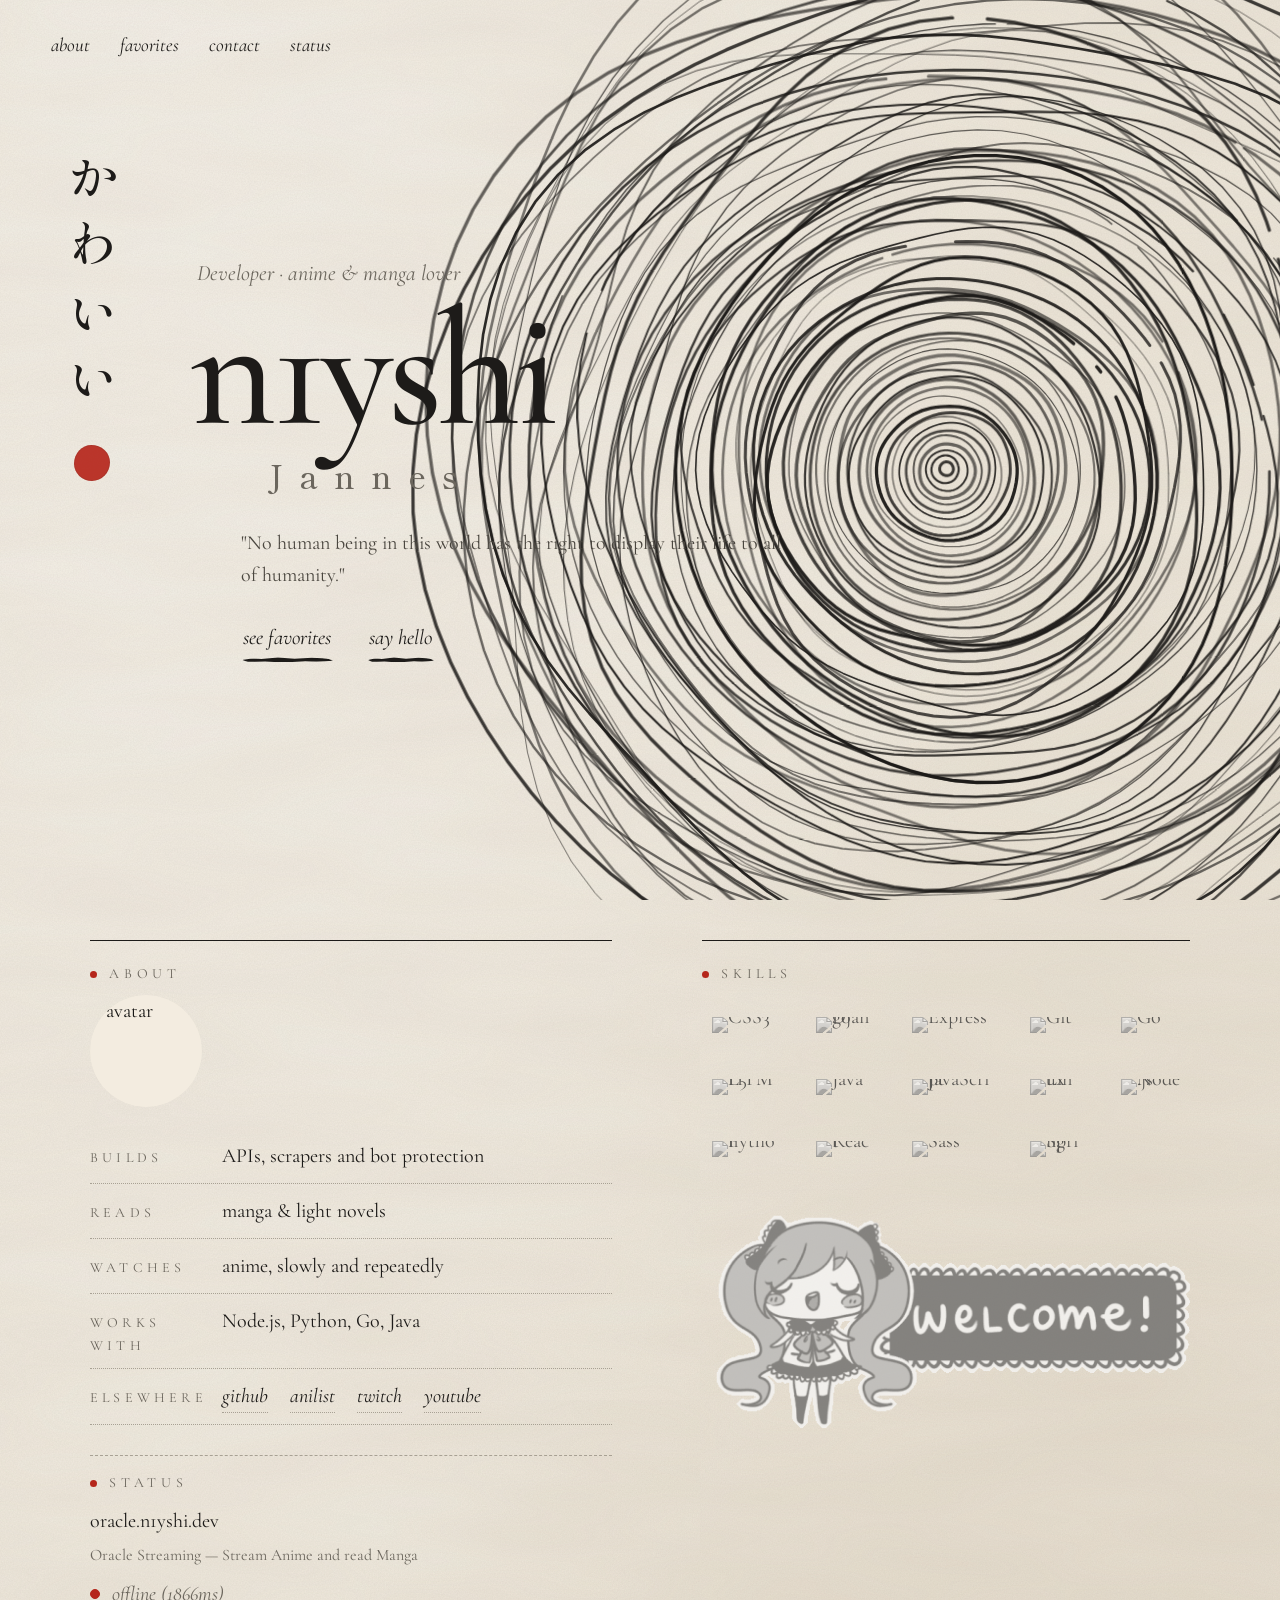
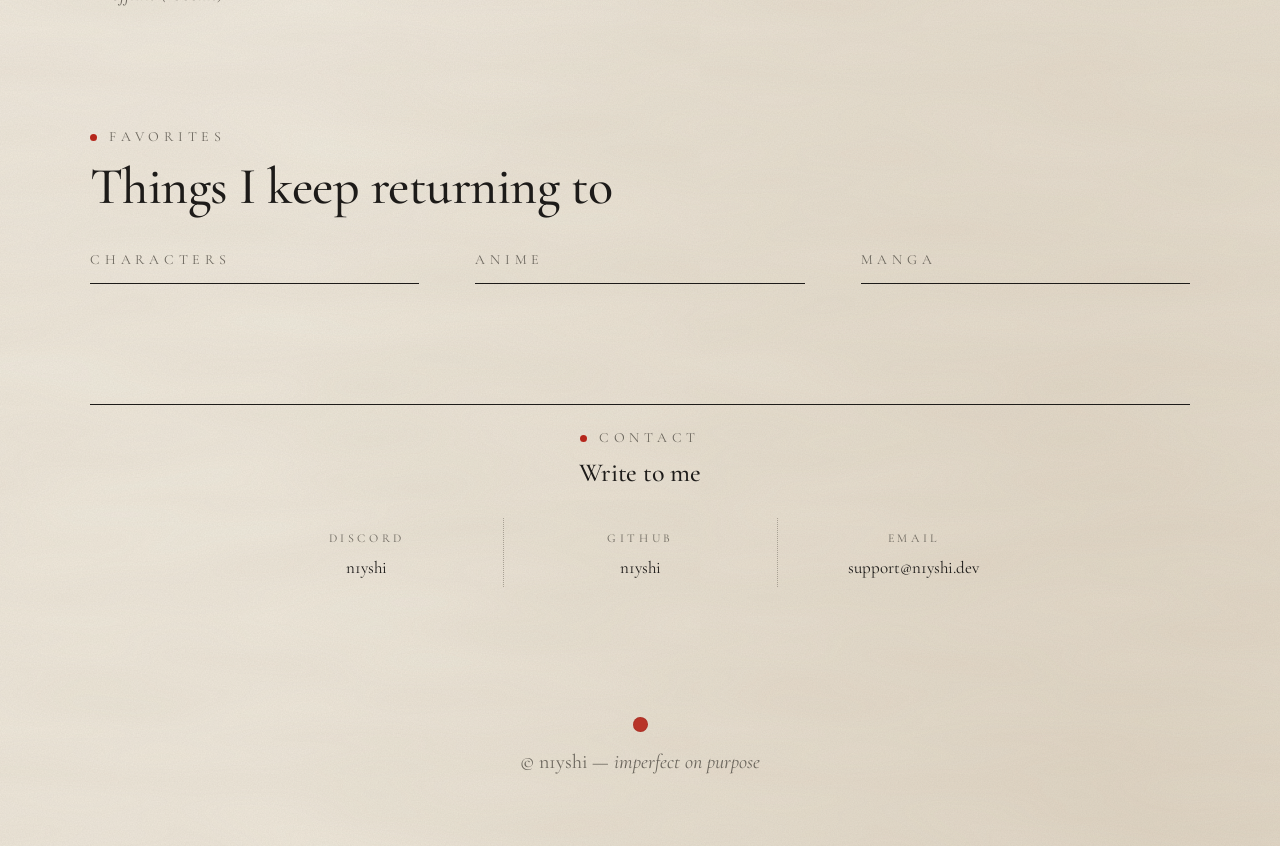
==== commit 60620991: "Some changes" ====
--- a/index.html
+++ b/index.html
@@ -33,10 +33,10 @@
       </div>
 
       <div class="hero-text">
-        <p class="hero-sub">Developer &middot; anime &amp; manga enthusiast</p>
+        <p class="hero-sub">Developer &middot; anime &amp; manga lover</p>
         <h1 class="hero-title">n1yshi</h1>
         <p class="hero-name">Jannes</p>
-        <p class="hero-copy">I build things on the internet. I love/<br>enjoy anime and manga/light novels.</p>
+        <p class="hero-copy">"No human being in this world has the right to display their life to all of humanity."</p>
         <div class="hero-actions">
           <a class="stroke" href="#favorites">see favorites</a>
           <a class="stroke" href="#contact">say hello</a>
@@ -147,4 +147,4 @@
   <script src="motion.js"></script>
 </body>
 
-</html>+</html>
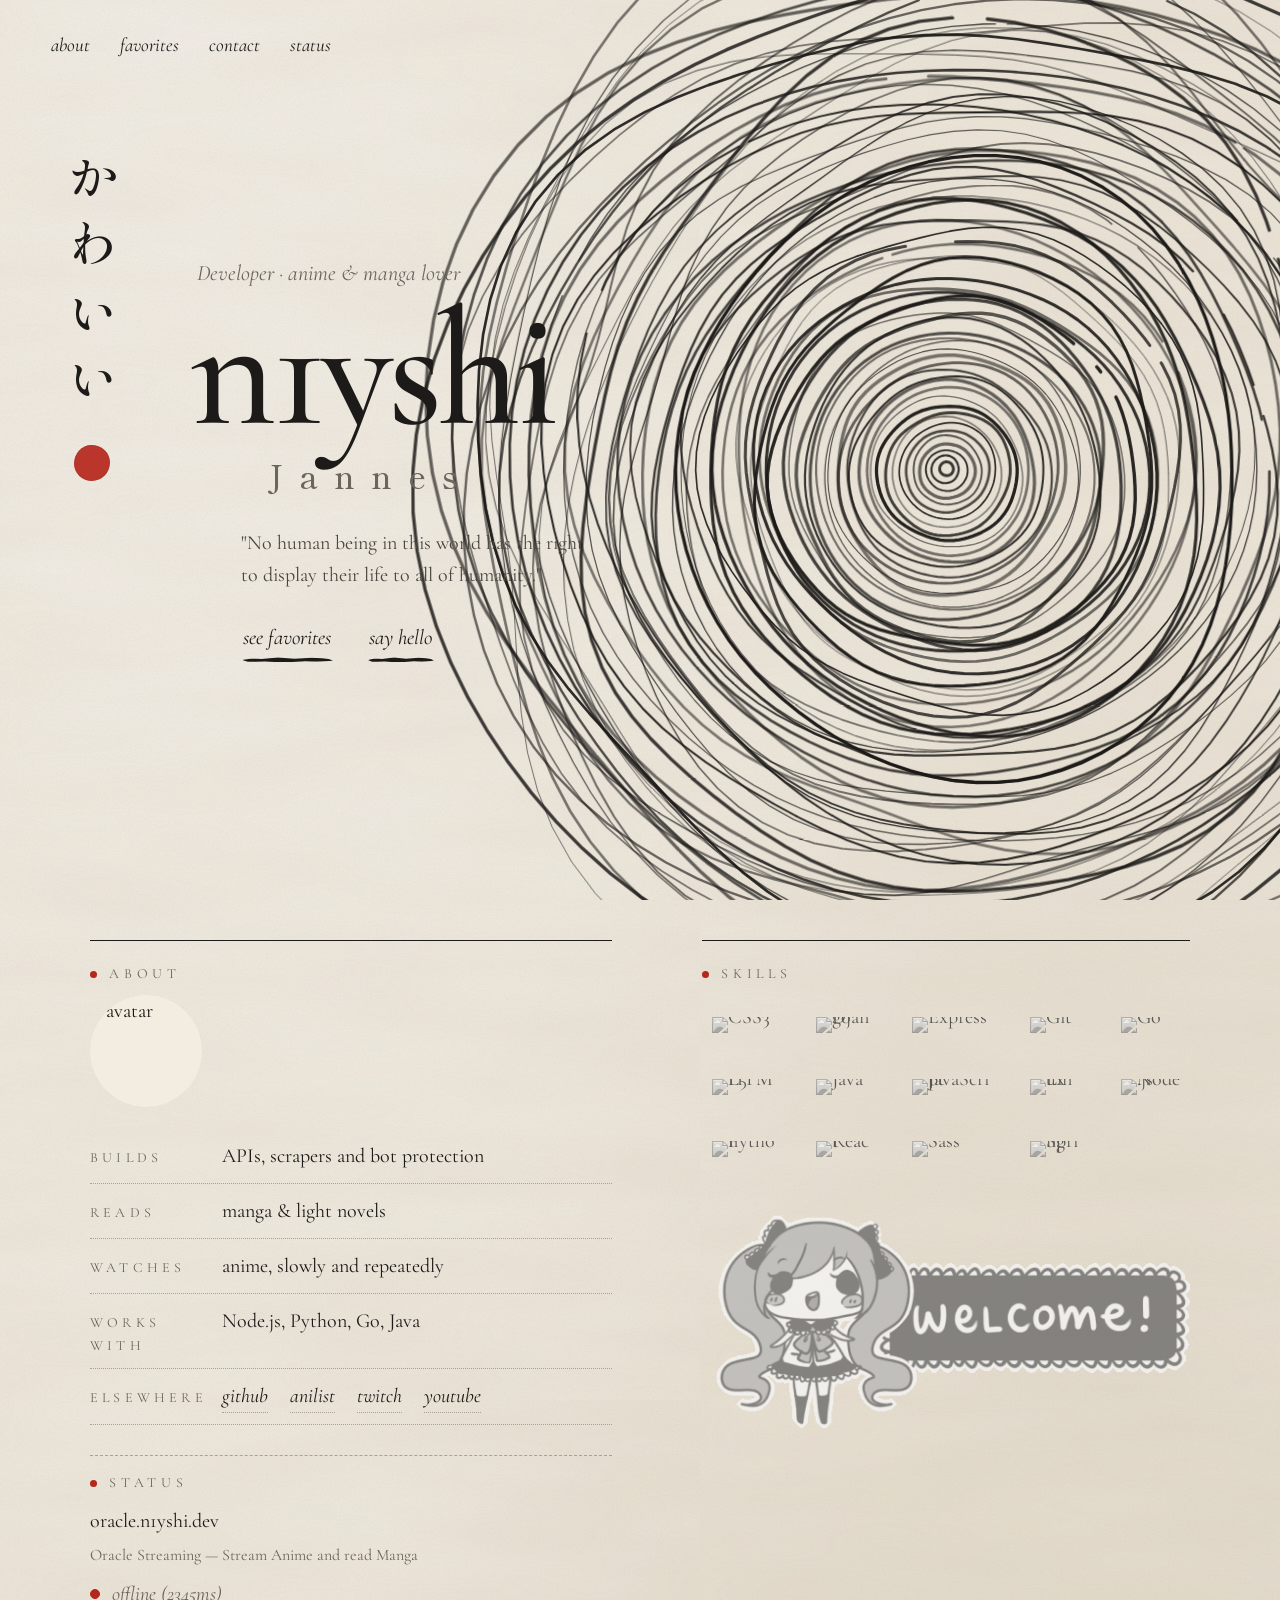
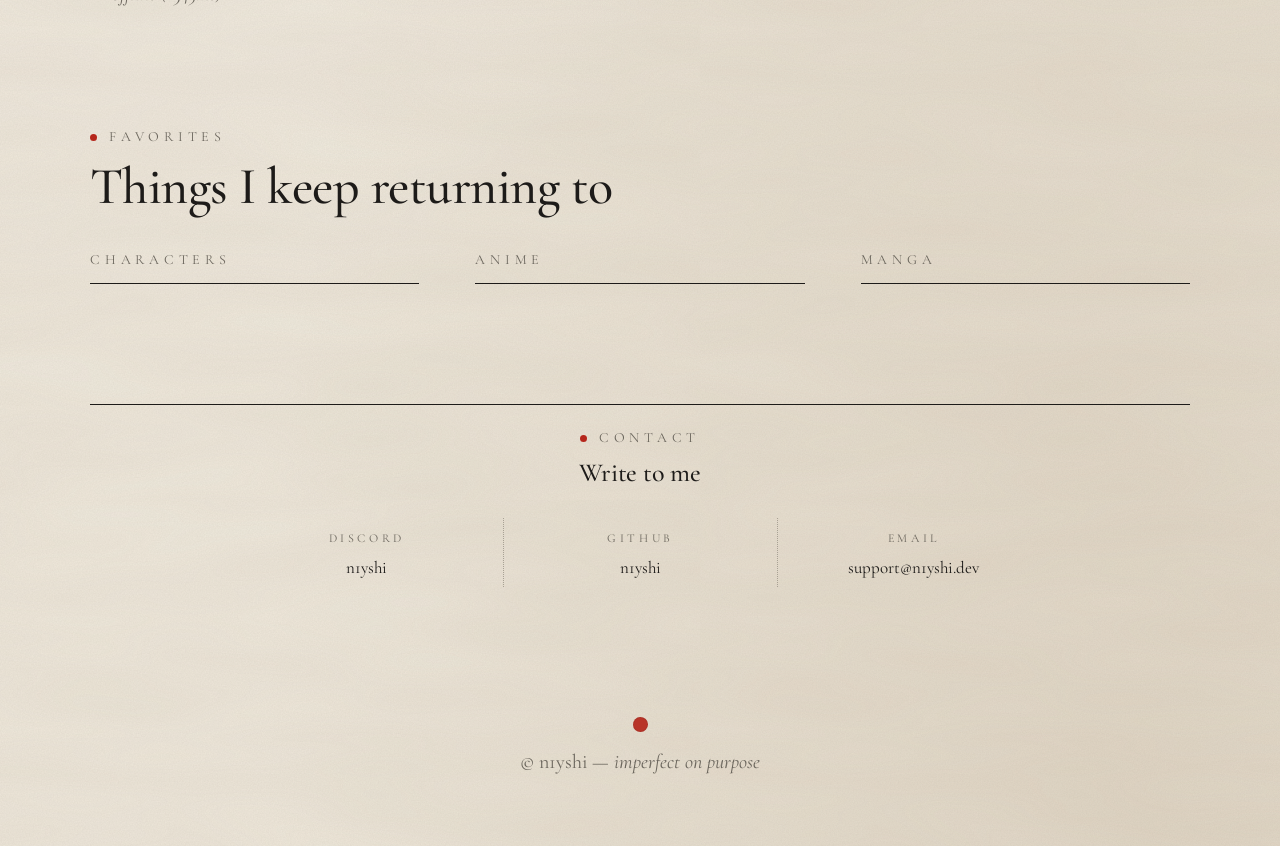
==== commit 6eb31dec: "line fix Updated the hero copy to include a line break for better readability." ====
--- a/index.html
+++ b/index.html
@@ -36,7 +36,7 @@
         <p class="hero-sub">Developer &middot; anime &amp; manga lover</p>
         <h1 class="hero-title">n1yshi</h1>
         <p class="hero-name">Jannes</p>
-        <p class="hero-copy">"No human being in this world has the right to display their life to all of humanity."</p>
+        <p class="hero-copy">"No human being in this world has the right<br>to display their life to all of humanity."</p>
         <div class="hero-actions">
           <a class="stroke" href="#favorites">see favorites</a>
           <a class="stroke" href="#contact">say hello</a>
